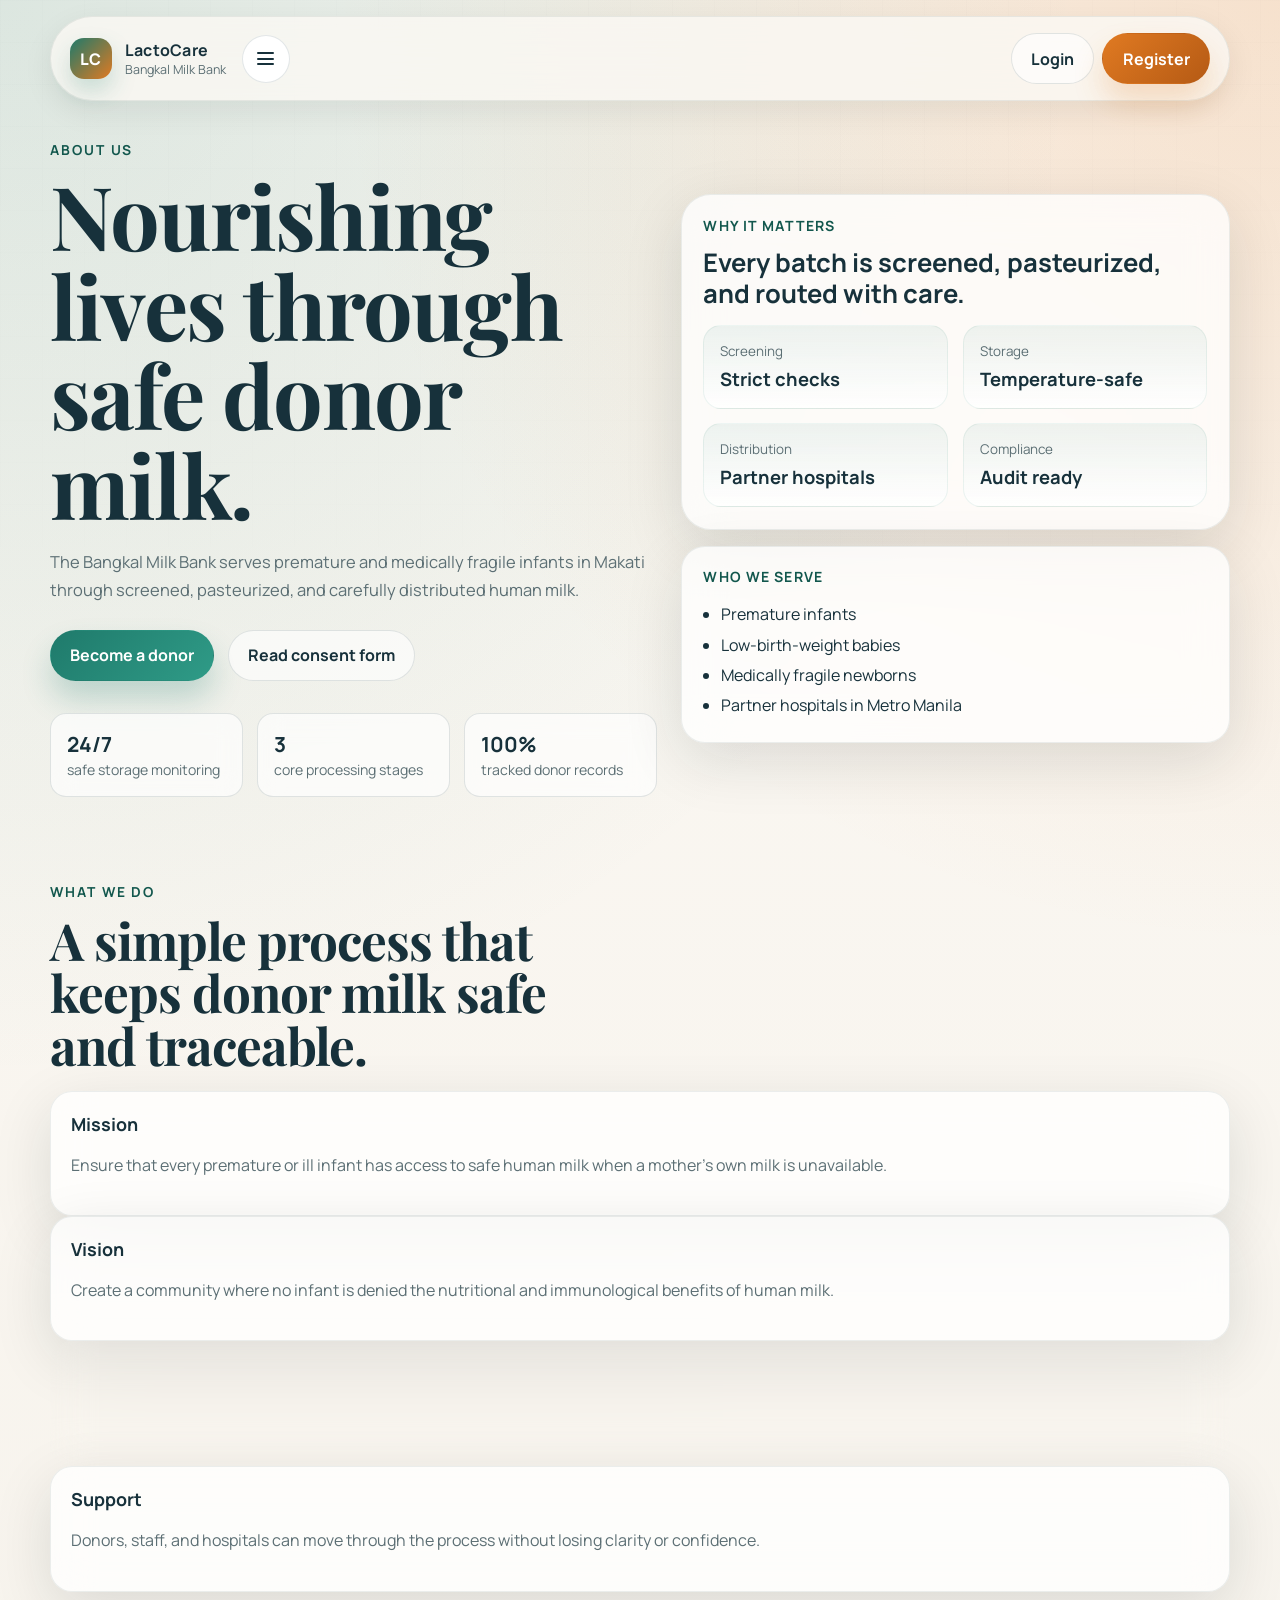
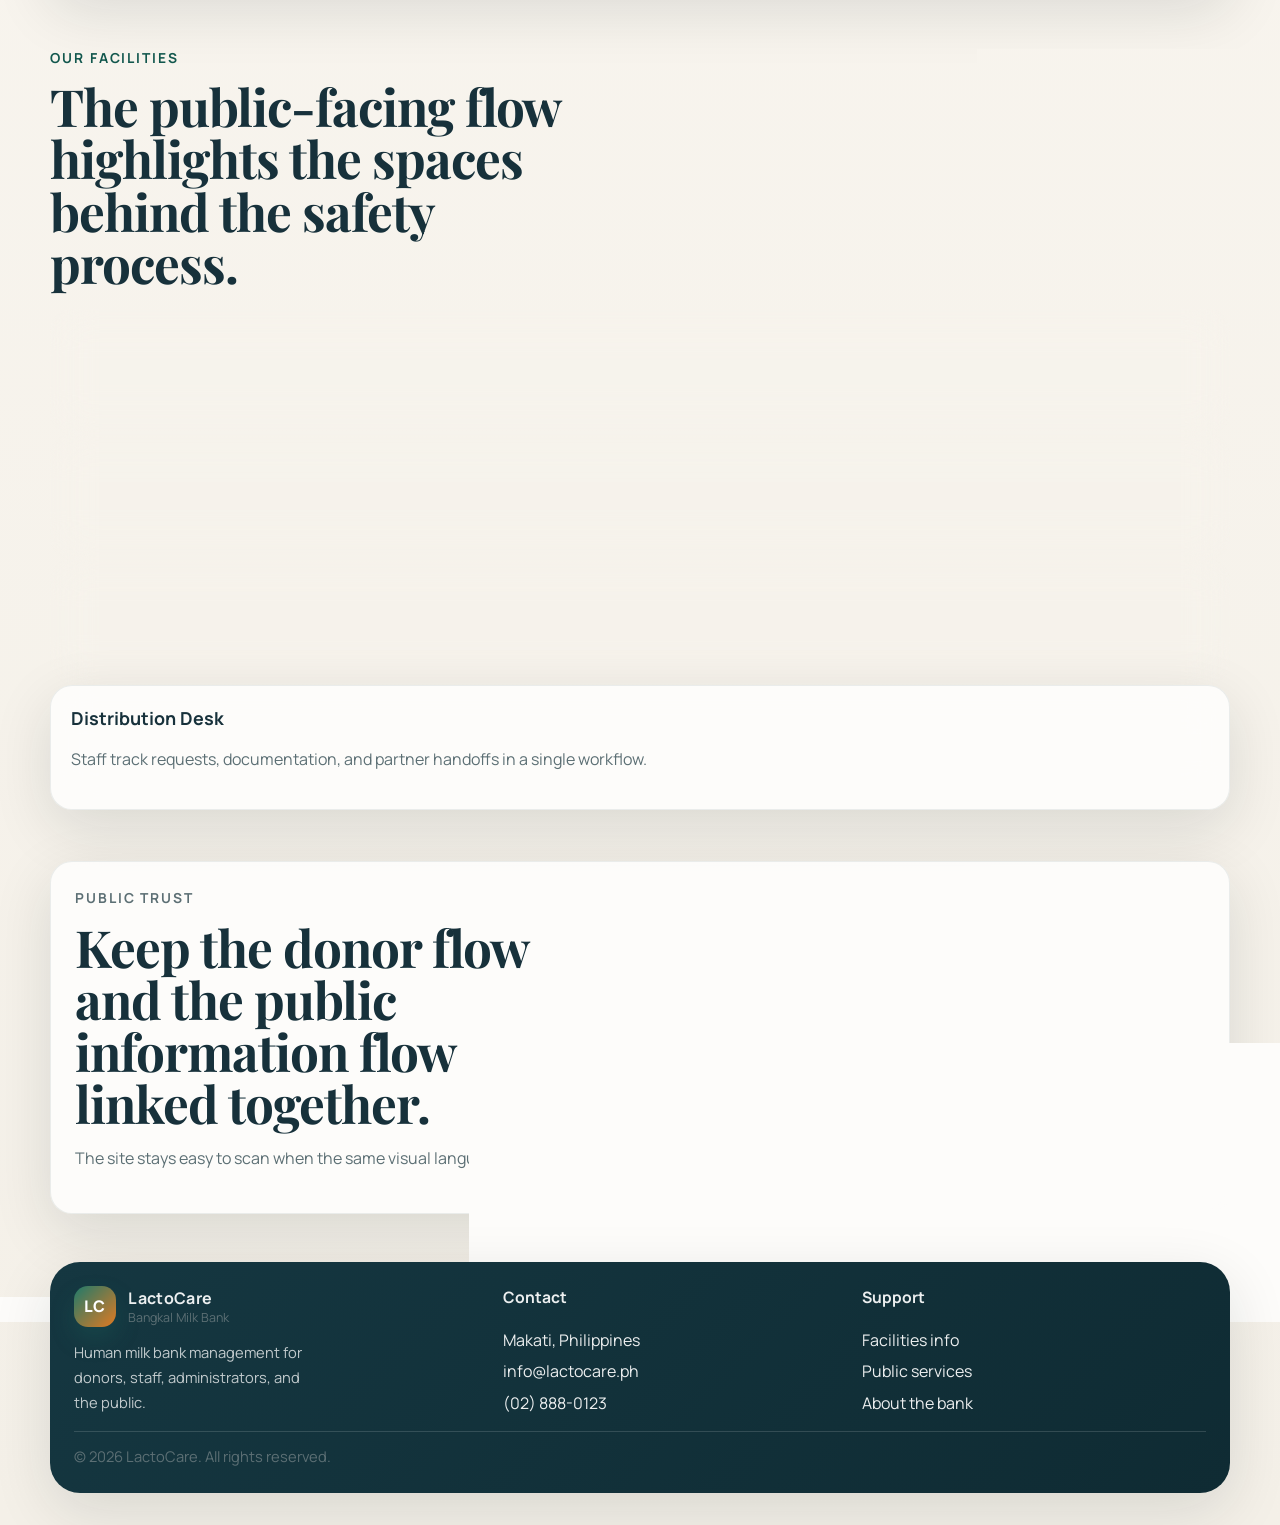
==== about.html @ b1096277 "Initial commit" ====
<!DOCTYPE html>
<html lang="en">
<head>
  <meta charset="UTF-8" />
  <meta name="viewport" content="width=device-width, initial-scale=1.0" />
  <meta name="description" content="About LactoCare and the Bangkal Milk Bank facilities." />
  <title>LactoCare | About Us</title>
  <link rel="preconnect" href="https://fonts.googleapis.com" />
  <link rel="preconnect" href="https://fonts.gstatic.com" crossorigin />
  <link href="https://fonts.googleapis.com/css2?family=Manrope:wght@400;500;600;700;800&family=Playfair+Display:wght@600;700&display=swap" rel="stylesheet" />
  <link rel="stylesheet" href="styles.css" />
</head>
<body>
  <div class="page-shell">
    <header class="site-header">
      <a class="brand" href="index.html" aria-label="LactoCare home">
        <span class="brand-mark">LC</span>
        <span>
          <strong>LactoCare</strong>
          <small>Bangkal Milk Bank</small>
        </span>
      </a>
      <button class="nav-toggle" type="button" aria-expanded="false" aria-controls="primary-navigation">
        <span></span>
        <span></span>
        <span></span>
        <span class="sr-only">Open navigation</span>
      </button>
      <div class="nav-actions">
        <a class="button button-secondary nav-login" href="register.html">Login</a>
        <a class="button button-accent" href="register.html">Register</a>
      </div>
      <nav class="site-nav" id="primary-navigation">
        <a href="index.html">Home</a>
        <a href="about.html">About Us</a>
        <a href="donor.html">Donor Registration</a>
        <a href="consent.html">Consent Form</a>
        <a href="history.html">My Donations</a>
        <a href="staff.html">Staff Dashboard</a>
        <a href="inventory.html">Inventory</a>
        <a href="products.html">Products</a>
      </nav>
    </header>

    <main>
      <section class="hero reveal" id="top">
        <div class="hero-copy">
          <p class="eyebrow">About Us</p>
          <h1>Nourishing lives through safe donor milk.</h1>
          <p class="hero-text">The Bangkal Milk Bank serves premature and medically fragile infants in Makati through screened, pasteurized, and carefully distributed human milk.</p>
          <div class="hero-actions">
            <a class="button button-primary" href="donor.html">Become a donor</a>
            <a class="button button-secondary" href="consent.html">Read consent form</a>
          </div>
          <ul class="hero-metrics" aria-label="About highlights">
            <li><strong>24/7</strong><span>safe storage monitoring</span></li>
            <li><strong>3</strong><span>core processing stages</span></li>
            <li><strong>100%</strong><span>tracked donor records</span></li>
          </ul>
        </div>

        <div class="hero-panel reveal">
          <div class="glass-card hero-card hero-card-main">
            <p>Why it matters</p>
            <h2>Every batch is screened, pasteurized, and routed with care.</h2>
            <div class="mini-grid">
              <article>
                <span>Screening</span>
                <strong>Strict checks</strong>
              </article>
              <article>
                <span>Storage</span>
                <strong>Temperature-safe</strong>
              </article>
              <article>
                <span>Distribution</span>
                <strong>Partner hospitals</strong>
              </article>
              <article>
                <span>Compliance</span>
                <strong>Audit ready</strong>
              </article>
            </div>
          </div>
          <div class="glass-card hero-card hero-card-side">
            <p>Who we serve</p>
            <ul>
              <li>Premature infants</li>
              <li>Low-birth-weight babies</li>
              <li>Medically fragile newborns</li>
              <li>Partner hospitals in Metro Manila</li>
            </ul>
          </div>
        </div>
      </section>

      <section class="content-section reveal">
        <div class="section-heading">
          <p class="eyebrow">What we do</p>
          <h2>A simple process that keeps donor milk safe and traceable.</h2>
        </div>
        <div class="card-grid">
          <article class="service-card">
            <h3>Mission</h3>
            <p>Ensure that every premature or ill infant has access to safe human milk when a mother's own milk is unavailable.</p>
          </article>
          <article class="service-card">
            <h3>Vision</h3>
            <p>Create a community where no infant is denied the nutritional and immunological benefits of human milk.</p>
          </article>
          <article class="service-card">
            <h3>Standards</h3>
            <p>Screening, pasteurization, quality checks, and traceability all stay tightly controlled from intake to release.</p>
          </article>
          <article class="service-card">
            <h3>Support</h3>
            <p>Donors, staff, and hospitals can move through the process without losing clarity or confidence.</p>
          </article>
        </div>
      </section>

      <section class="content-section reveal">
        <div class="section-heading">
          <p class="eyebrow">Our Facilities</p>
          <h2>The public-facing flow highlights the spaces behind the safety process.</h2>
        </div>
        <div class="card-grid">
          <article class="service-card">
            <h3>Screening Lab</h3>
            <p>Full serological and bacterial testing before any milk is approved for processing.</p>
          </article>
          <article class="service-card">
            <h3>Pasteurization Room</h3>
            <p>Holder method equipment and quality checks support safe preparation for distribution.</p>
          </article>
          <article class="service-card">
            <h3>Cold Storage</h3>
            <p>Temperature-controlled freezer units protect inventory until it is released or routed.</p>
          </article>
          <article class="service-card">
            <h3>Distribution Desk</h3>
            <p>Staff track requests, documentation, and partner handoffs in a single workflow.</p>
          </article>
        </div>
      </section>

      <section class="cta-panel reveal">
        <div>
          <p class="eyebrow">Public trust</p>
          <h2>Keep the donor flow and the public information flow linked together.</h2>
          <p>The site stays easy to scan when the same visual language runs through every page.</p>
        </div>
        <a class="button button-primary" href="donor.html">Start donating</a>
      </section>
    </main>

    <footer class="site-footer">
      <div class="footer-brand">
        <a class="brand" href="index.html" aria-label="LactoCare home">
          <span class="brand-mark">LC</span>
          <span><strong>LactoCare</strong><small>Bangkal Milk Bank</small></span>
        </a>
        <p>Human milk bank management for donors, staff, administrators, and the public.</p>
      </div>
      <div class="footer-section">
        <h3>Contact</h3>
        <ul>
          <li>Makati, Philippines</li>
          <li><a href="mailto:info@lactocare.ph">info@lactocare.ph</a></li>
          <li><a href="tel:+6328880123">(02) 888-0123</a></li>
        </ul>
      </div>
      <div class="footer-section">
        <h3>Support</h3>
        <ul>
          <li>Facilities info</li>
          <li>Public services</li>
          <li>About the bank</li>
        </ul>
      </div>
      <p class="footer-bottom">&copy; 2026 LactoCare. All rights reserved.</p>
    </footer>
  </div>
  <script src="script.js"></script>
</body>
</html>
---- styles.css ----
:root {
  color-scheme: light;
  --bg: #f4f0e8;
  --bg-alt: #ffffff;
  --surface: rgba(255, 255, 255, 0.76);
  --surface-strong: #ffffff;
  --text: #17313b;
  --muted: #5c6f74;
  --primary: #1f7a6b;
  --primary-dark: #12574d;
  --secondary: #d9a441;
  --accent: #e07a22;
  --accent-dark: #b55a14;
  --line: rgba(23, 49, 59, 0.12);
  --shadow: 0 18px 60px rgba(18, 30, 36, 0.12);
  --radius-xl: 30px;
  --radius-lg: 22px;
  --radius-md: 16px;
  --content-width: min(1180px, calc(100vw - 2rem));
}

* {
  box-sizing: border-box;
}

html {
  scroll-behavior: smooth;
}

body {
  margin: 0;
  font-family: "Manrope", system-ui, sans-serif;
  color: var(--text);
  background:
    radial-gradient(circle at top left, rgba(31, 122, 107, 0.14), transparent 32%),
    radial-gradient(circle at top right, rgba(224, 122, 34, 0.18), transparent 28%),
    linear-gradient(180deg, #fbf8f3 0%, var(--bg) 100%);
}

body::before {
  content: "";
  position: fixed;
  inset: 0;
  pointer-events: none;
  background-image: linear-gradient(rgba(23, 49, 59, 0.025) 1px, transparent 1px), linear-gradient(90deg, rgba(23, 49, 59, 0.025) 1px, transparent 1px);
  background-size: 42px 42px;
  mask-image: linear-gradient(180deg, rgba(0, 0, 0, 0.35), transparent 80%);
}

img {
  max-width: 100%;
  display: block;
}

button,
a {
  font: inherit;
}

input,
select,
textarea {
  font: inherit;
  color: var(--text);
}

input,
select,
textarea {
  width: 100%;
  min-height: 3rem;
  padding: 0.8rem 0.95rem;
  border: 1px solid rgba(23, 49, 59, 0.15);
  border-radius: 14px;
  background: rgba(255, 255, 255, 0.82);
  transition: border-color 160ms ease, box-shadow 160ms ease, transform 160ms ease;
}

textarea {
  min-height: 8rem;
  resize: vertical;
}

input:focus,
select:focus,
textarea:focus {
  outline: none;
  border-color: rgba(31, 122, 107, 0.5);
  box-shadow: 0 0 0 4px rgba(31, 122, 107, 0.12);
}

label {
  display: block;
  margin: 0 0 0.45rem;
  font-size: 0.92rem;
  font-weight: 700;
}

table {
  width: 100%;
  border-collapse: collapse;
}

th,
td {
  padding: 0.85rem 0.8rem;
  text-align: left;
  border-bottom: 1px solid rgba(23, 49, 59, 0.1);
}

th {
  color: var(--primary-dark);
  font-size: 0.86rem;
  letter-spacing: 0.08em;
  text-transform: uppercase;
}

.form-card,
.table-card {
  padding: 1.25rem;
  border-radius: var(--radius-lg);
  background: var(--surface-strong);
  border: 1px solid rgba(23, 49, 59, 0.08);
  box-shadow: var(--shadow);
}

.field-grid {
  display: grid;
  gap: 1rem;
}

.stack-top {
  margin-top: 1rem;
}

.action-row-spaced {
  margin-top: 1rem;
}

.field-grid.two-col {
  grid-template-columns: repeat(2, minmax(0, 1fr));
}

.helper-text {
  margin: 0.35rem 0 0;
  color: var(--muted);
  font-size: 0.88rem;
}

.status-pill {
  display: inline-flex;
  align-items: center;
  justify-content: center;
  padding: 0.45rem 0.75rem;
  border-radius: 999px;
  background: rgba(31, 122, 107, 0.1);
  color: var(--primary-dark);
  font-size: 0.8rem;
  font-weight: 700;
}

.status-pill.is-collected {
  background: rgba(31, 122, 107, 0.12);
  color: var(--primary-dark);
}

.status-pill.is-screened {
  background: rgba(224, 122, 34, 0.14);
  color: var(--accent-dark);
}

.status-pill.is-pasteurized {
  background: rgba(102, 94, 196, 0.14);
  color: #5c4eb3;
}

.status-pill.is-ready {
  background: rgba(104, 168, 84, 0.14);
  color: #4a8c3a;
}

.status-pill.is-urgent {
  background: rgba(224, 122, 34, 0.14);
  color: var(--accent-dark);
}

.status-pill.is-normal {
  background: rgba(31, 122, 107, 0.12);
  color: var(--primary-dark);
}

.dashboard-shell {
  display: grid;
  grid-template-columns: 220px minmax(0, 1fr);
  gap: 1rem;
  align-items: start;
  margin-top: 1rem;
}

.dashboard-sidebar {
  position: sticky;
  top: 7.25rem;
  display: grid;
  gap: 1.2rem;
  padding: 1rem;
  border-radius: var(--radius-xl);
  background: linear-gradient(180deg, #214b46 0%, #17323f 100%);
  border: 1px solid rgba(241, 205, 133, 0.14);
  box-shadow: 0 18px 36px rgba(15, 43, 51, 0.18);
  color: rgba(255, 255, 255, 0.94);
}

.sidebar-group {
  display: grid;
  gap: 0.6rem;
}

.sidebar-label {
  margin: 0;
  color: rgba(255, 255, 255, 0.84);
  font-size: 0.78rem;
  font-weight: 800;
  letter-spacing: 0.12em;
  text-transform: uppercase;
}

.sidebar-nav {
  display: grid;
  gap: 0.35rem;
}

.sidebar-nav a {
  display: block;
  padding: 0.7rem 0.85rem;
  border-radius: 14px;
  color: rgba(255, 255, 255, 0.72);
  background: transparent;
  transition: background-color 160ms ease, color 160ms ease, transform 160ms ease;
}

.sidebar-nav a.is-active,
.sidebar-nav a:hover,
.sidebar-nav a:focus-visible {
  color: white;
  background: rgba(255, 255, 255, 0.12);
  transform: translateX(2px);
}

.sidebar-title {
  margin: 0;
  color: var(--primary-dark);
  font-size: 0.78rem;
  font-weight: 800;
  letter-spacing: 0.12em;
  text-transform: uppercase;
}

.sidebar-link {
  display: block;
  padding: 0.7rem 0.85rem;
  border-radius: 14px;
  color: var(--muted);
  background: transparent;
  transition: background-color 160ms ease, color 160ms ease, transform 160ms ease;
}

.sidebar-link.is-active,
.sidebar-link:hover,
.sidebar-link:focus-visible {
  color: var(--text);
  background: rgba(31, 122, 107, 0.08);
  transform: translateX(2px);
}

.dashboard-content {
  display: grid;
  gap: 1rem;
}

.dashboard-main {
  display: grid;
  gap: 1rem;
}

.dashboard-top {
  display: flex;
  align-items: center;
  justify-content: space-between;
  gap: 1rem;
  padding: 1rem 1.2rem;
  border-radius: var(--radius-xl);
  background: rgba(255, 255, 255, 0.72);
  border: 1px solid rgba(23, 49, 59, 0.08);
  box-shadow: var(--shadow);
}

.dashboard-top h1 {
  margin: 0.2rem 0 0;
}

.dashboard-actions {
  display: flex;
  align-items: center;
  gap: 0.7rem;
}

.dashboard-mini-pill {
  width: 1.8rem;
  height: 1rem;
  border-radius: 999px;
  background: rgba(23, 49, 59, 0.08);
  border: 1px solid rgba(23, 49, 59, 0.08);
}

.dashboard-banner {
  padding: 0.9rem 1rem;
  border-radius: 14px;
  border: 1px solid rgba(224, 122, 34, 0.5);
  background: rgba(224, 122, 34, 0.08);
  color: #8b4b12;
  font-weight: 700;
}

.dashboard-topbar {
  display: flex;
  align-items: center;
  justify-content: space-between;
  gap: 1rem;
  padding: 1rem 1.2rem;
  border-radius: var(--radius-xl);
  background: rgba(255, 255, 255, 0.72);
  border: 1px solid rgba(23, 49, 59, 0.08);
  box-shadow: var(--shadow);
}

.topbar-actions {
  display: flex;
  align-items: center;
  gap: 0.7rem;
}

.topbar-chip {
  width: 1.8rem;
  height: 1rem;
  border-radius: 999px;
  background: rgba(23, 49, 59, 0.08);
  border: 1px solid rgba(23, 49, 59, 0.08);
}

.dashboard-alert {
  padding: 0.9rem 1rem;
  border-radius: 14px;
  border: 1px solid rgba(224, 122, 34, 0.5);
  background: rgba(224, 122, 34, 0.08);
  color: #8b4b12;
  font-weight: 700;
}

.metric-grid {
  display: grid;
  grid-template-columns: repeat(4, minmax(0, 1fr));
  gap: 1rem;
}

.dashboard-stats {
  display: grid;
  grid-template-columns: repeat(4, minmax(0, 1fr));
  gap: 1rem;
}

.metric-card {
  padding: 1rem 1.05rem;
  border-radius: var(--radius-lg);
  background: rgba(255, 255, 255, 0.82);
  border: 1px solid rgba(23, 49, 59, 0.08);
  box-shadow: var(--shadow);
}

.metric-card span {
  display: block;
  color: var(--muted);
  font-size: 0.84rem;
}

.metric-card strong {
  display: block;
  margin-top: 0.35rem;
  font-size: 2rem;
  line-height: 1;
  color: var(--text);
}

.metric-card p {
  margin: 0.4rem 0 0;
  color: var(--primary-dark);
  font-size: 0.88rem;
}

.dashboard-grid-two {
  display: grid;
  grid-template-columns: repeat(2, minmax(0, 1fr));
  gap: 1rem;
}

.dashboard-card {
  padding: 1.1rem;
  border-radius: var(--radius-lg);
  background: rgba(255, 255, 255, 0.82);
  border: 1px solid rgba(23, 49, 59, 0.08);
  box-shadow: var(--shadow);
}

.dashboard-card-head {
  display: flex;
  align-items: center;
  justify-content: space-between;
  gap: 0.75rem;
  margin-bottom: 0.9rem;
}

.dashboard-card-head h2 {
  margin: 0;
}

.dashboard-grid {
  display: grid;
  grid-template-columns: 1.2fr 1fr;
  gap: 1rem;
}

.panel-card {
  padding: 1.1rem;
  border-radius: var(--radius-lg);
  background: rgba(255, 255, 255, 0.82);
  border: 1px solid rgba(23, 49, 59, 0.08);
  box-shadow: var(--shadow);
}

.panel-card h2,
.panel-card h3 {
  margin-top: 0;
}

.panel-header {
  display: flex;
  align-items: center;
  justify-content: space-between;
  gap: 0.75rem;
  margin-bottom: 0.9rem;
}

.panel-link {
  color: var(--primary-dark);
  font-weight: 700;
}

.batch-list,
.request-list {
  display: grid;
  gap: 0.85rem;
}

.batch-row,
.request-row {
  display: grid;
  grid-template-columns: auto 1fr auto auto;
  gap: 0.8rem;
  align-items: center;
  padding: 0.8rem 0;
  border-top: 1px solid rgba(23, 49, 59, 0.08);
}

.batch-row:first-child,
.request-row:first-child {
  border-top: 0;
  padding-top: 0;
}

.batch-id,
.request-name {
  font-weight: 800;
  color: var(--text);
}

.batch-name {
  color: var(--muted);
  font-size: 0.88rem;
}

.batch-meta,
.request-meta {
  color: var(--muted);
  font-size: 0.88rem;
}

.request-hospital {
  color: var(--muted);
  font-size: 0.84rem;
}

.request-volume,
.batch-volume {
  font-weight: 700;
  color: var(--text);
}

.status-chip {
  display: inline-flex;
  align-items: center;
  justify-content: center;
  padding: 0.35rem 0.7rem;
  border-radius: 999px;
  font-size: 0.76rem;
  font-weight: 800;
  text-transform: uppercase;
}

.status-chip.is-collected { background: rgba(31, 122, 107, 0.12); color: var(--primary-dark); }
.status-chip.is-screened { background: rgba(224, 122, 34, 0.14); color: var(--accent-dark); }
.status-chip.is-pasteurized { background: rgba(102, 94, 196, 0.14); color: #5c4eb3; }
.status-chip.is-ready { background: rgba(104, 168, 84, 0.14); color: #4a8c3a; }
.status-chip.is-urgent { background: rgba(224, 122, 34, 0.14); color: var(--accent-dark); }
.status-chip.is-normal { background: rgba(31, 122, 107, 0.12); color: var(--primary-dark); }

.program-row {
  display: grid;
  grid-template-columns: 110px minmax(0, 1fr) auto;
  gap: 0.85rem;
  align-items: center;
  padding: 0.55rem 0;
}

.program-bars {
  display: grid;
  gap: 0.9rem;
}

.program-bar {
  display: grid;
  grid-template-columns: 110px 1fr auto;
  gap: 0.85rem;
  align-items: center;
}

.program-track {
  position: relative;
  height: 0.65rem;
  border-radius: 999px;
  background: rgba(23, 49, 59, 0.08);
  overflow: hidden;
}

.program-fill {
  position: absolute;
  inset: 0 auto 0 0;
  width: 0%;
  border-radius: inherit;
  background: linear-gradient(135deg, var(--primary), var(--accent));
  transition: width 420ms ease;
}

.program-fill.is-teal { background: linear-gradient(135deg, var(--primary), #33a696); }
.program-fill.is-orange { background: linear-gradient(135deg, var(--accent), var(--accent-dark)); }
.program-fill.is-gold { background: linear-gradient(135deg, #c99400, #e0b13d); }

.program-fill.orange { background: linear-gradient(135deg, var(--accent), var(--accent-dark)); }
.program-fill.teal { background: linear-gradient(135deg, var(--primary), #33a696); }
.program-fill.gold { background: linear-gradient(135deg, #c99400, #e0b13d); }

.dashboard-note {
  margin: 0;
  color: var(--muted);
  font-size: 0.92rem;
}

.auth-shell {
  display: grid;
  grid-template-columns: 0.9fr 1.1fr;
  gap: 1.25rem;
  align-items: stretch;
  min-height: calc(100vh - 2rem);
}

.auth-panel,
.auth-form-panel {
  border-radius: var(--radius-xl);
  overflow: hidden;
  box-shadow: var(--shadow);
  border: 1px solid rgba(23, 49, 59, 0.08);
}

.auth-panel {
  display: grid;
  align-content: space-between;
  padding: 1.5rem;
  color: white;
  background:
    radial-gradient(circle at top left, rgba(255, 255, 255, 0.24), transparent 32%),
    linear-gradient(150deg, #174c44 0%, #1f7a6b 52%, #2f9b87 100%);
}

.auth-panel .eyebrow,
.auth-panel p,
.auth-panel li {
  color: rgba(255, 255, 255, 0.9);
}

.auth-panel h1 {
  margin: 0;
  font-family: "Playfair Display", Georgia, serif;
  font-size: clamp(2.5rem, 5vw, 4.8rem);
  line-height: 0.98;
}

.auth-badge-row {
  display: flex;
  flex-wrap: wrap;
  gap: 0.65rem;
  margin-top: 1.1rem;
}

.auth-badge {
  padding: 0.55rem 0.8rem;
  border-radius: 999px;
  background: rgba(255, 255, 255, 0.14);
  border: 1px solid rgba(255, 255, 255, 0.18);
  font-size: 0.88rem;
}

.auth-card-stack {
  display: grid;
  gap: 0.8rem;
}

.auth-stat {
  padding: 0.9rem 1rem;
  border-radius: 18px;
  background: rgba(255, 255, 255, 0.12);
  border: 1px solid rgba(255, 255, 255, 0.16);
}

.auth-form-panel {
  padding: 1.5rem;
  background: var(--surface-strong);
}

.auth-form-panel h2 {
  margin: 0 0 0.4rem;
  font-family: "Playfair Display", Georgia, serif;
  font-size: clamp(1.8rem, 3vw, 2.4rem);
}

.auth-kicker {
  margin-top: 2rem;
}

.auth-intro {
  max-width: 34ch;
  line-height: 1.7;
}

.auth-form-panel form {
  display: grid;
  gap: 1rem;
  margin-top: 1.25rem;
}

.auth-actions {
  display: flex;
  flex-wrap: wrap;
  gap: 0.75rem;
  justify-content: space-between;
  align-items: center;
}

.auth-links {
  display: flex;
  flex-wrap: wrap;
  gap: 0.7rem 1rem;
  color: var(--muted);
  font-size: 0.92rem;
}

.auth-links a {
  color: var(--primary-dark);
  font-weight: 700;
}

.auth-note {
  margin: 0;
  padding: 0.9rem 1rem;
  border-radius: 18px;
  background: rgba(31, 122, 107, 0.08);
  color: var(--muted);
}

a {
  color: inherit;
  text-decoration: none;
}

.page-shell {
  width: var(--content-width);
  margin: 0 auto;
  padding: 1rem 0 2rem;
}

.site-header {
  position: sticky;
  top: 0.8rem;
  z-index: 20;
  display: flex;
  align-items: center;
  justify-content: space-between;
  gap: 1rem;
  margin-bottom: 1.2rem;
  padding: 1rem 1.2rem;
  background: rgba(251, 248, 243, 0.82);
  backdrop-filter: blur(18px);
  border: 1px solid rgba(23, 49, 59, 0.08);
  border-radius: 999px;
  box-shadow: 0 10px 30px rgba(21, 34, 41, 0.08);
  overflow: visible;
}

.brand {
  display: inline-flex;
  align-items: center;
  gap: 0.8rem;
}

.brand strong,
.brand small {
  display: block;
}

.brand strong {
  font-size: 1rem;
  letter-spacing: 0.02em;
}

.brand small {
  color: var(--muted);
  font-size: 0.78rem;
}

.brand-mark {
  display: grid;
  place-items: center;
  width: 2.6rem;
  height: 2.6rem;
  border-radius: 14px;
  background: linear-gradient(135deg, var(--primary), var(--accent));
  color: white;
  font-weight: 800;
  box-shadow: 0 12px 24px rgba(31, 122, 107, 0.22);
}

.nav-actions {
  display: flex;
  align-items: center;
  gap: 0.5rem;
  margin-left: auto;
}

.nav-actions .button {
  white-space: nowrap;
}

.site-nav {
  display: none;
  position: absolute;
  top: calc(100% + 0.7rem);
  left: 1rem;
  right: 1rem;
  padding: 0.8rem;
  flex-direction: column;
  align-items: stretch;
  gap: 0.35rem;
  background: rgba(248, 243, 235, 0.98);
  border: 1px solid rgba(23, 49, 59, 0.08);
  border-radius: 28px;
  box-shadow: 0 18px 38px rgba(21, 34, 41, 0.14);
  z-index: 21;
}

.site-nav.is-open {
  display: flex;
}

.site-nav a {
  padding: 0.78rem 1rem;
  border-radius: 16px;
  color: var(--muted);
  background: rgba(31, 122, 107, 0.03);
  transition: background-color 160ms ease, color 160ms ease, transform 160ms ease;
}

.site-nav a.nav-cta {
  color: white;
  background: linear-gradient(135deg, var(--accent), var(--accent-dark));
  box-shadow: 0 12px 24px rgba(224, 122, 34, 0.22);
}

.site-nav a.nav-cta:hover,
.site-nav a.nav-cta:focus-visible {
  color: white;
  background: linear-gradient(135deg, var(--accent-dark), #9a4910);
}

.site-nav a:hover,
.site-nav a:focus-visible {
  color: var(--text);
  background: rgba(31, 122, 107, 0.08);
  transform: translateY(-1px);
}

.nav-toggle {
  display: inline-flex;
  width: 3rem;
  height: 3rem;
  border: 1px solid var(--line);
  border-radius: 999px;
  background: var(--bg-alt);
  align-items: center;
  justify-content: center;
  gap: 0.22rem;
  flex-direction: column;
  cursor: pointer;
}

.nav-toggle span {
  width: 1.1rem;
  height: 2px;
  border-radius: 999px;
  background: var(--text);
}

.hero {
  display: grid;
  grid-template-columns: 1.05fr 0.95fr;
  gap: 1.5rem;
  align-items: center;
  padding: 1.2rem 0 1.8rem;
}

.hero-copy,
.hero-panel,
.content-section,
.cta-panel,
.info-strip,
.site-footer {
  position: relative;
}

.eyebrow {
  margin: 0 0 0.7rem;
  color: var(--primary-dark);
  font-size: 0.86rem;
  font-weight: 700;
  letter-spacing: 0.14em;
  text-transform: uppercase;
}

.hero h1,
.section-heading h2,
.cta-panel h2 {
  margin: 0;
  font-family: "Playfair Display", Georgia, serif;
  letter-spacing: -0.02em;
  line-height: 1.02;
}

.hero h1 {
  max-width: 11ch;
  font-size: clamp(3rem, 8vw, 5.5rem);
}

.orange-highlight {
  color: var(--accent);
}

.hero-text,
.text-block p,
.service-card p,
.program-card p,
.timeline p,
.cta-panel p,
.site-footer p {
  color: var(--muted);
  line-height: 1.7;
}

.hero-text {
  max-width: 60ch;
  margin: 1.2rem 0 0;
  font-size: 1.03rem;
}

.hero-actions {
  display: flex;
  flex-wrap: wrap;
  gap: 0.85rem;
  margin-top: 1.6rem;
}

.button {
  display: inline-flex;
  align-items: center;
  justify-content: center;
  min-height: 3.2rem;
  padding: 0.8rem 1.2rem;
  border-radius: 999px;
  border: 1px solid transparent;
  font-weight: 700;
  transition: transform 160ms ease, box-shadow 160ms ease, background-color 160ms ease, border-color 160ms ease;
}

.button:hover,
.button:focus-visible {
  transform: translateY(-2px);
}

.button-primary {
  color: white;
  background: linear-gradient(135deg, var(--primary), #2f9b87);
  box-shadow: 0 18px 30px rgba(31, 122, 107, 0.24);
}

.button-primary:hover,
.button-primary:focus-visible {
  box-shadow: 0 20px 36px rgba(31, 122, 107, 0.3);
}

.button-secondary {
  color: var(--text);
  background: rgba(255, 255, 255, 0.62);
  border-color: var(--line);
}

.button-accent {
  color: white;
  background: linear-gradient(135deg, var(--accent), var(--accent-dark));
  box-shadow: 0 18px 30px rgba(224, 122, 34, 0.22);
}

.button-accent:hover,
.button-accent:focus-visible {
  box-shadow: 0 20px 36px rgba(224, 122, 34, 0.28);
}

.hero-metrics {
  display: grid;
  grid-template-columns: repeat(3, minmax(0, 1fr));
  gap: 0.9rem;
  padding: 0;
  margin: 2rem 0 0;
  list-style: none;
}

.hero-metrics li {
  padding: 1rem;
  border-radius: var(--radius-md);
  background: rgba(255, 255, 255, 0.66);
  border: 1px solid var(--line);
  backdrop-filter: blur(12px);
}

.hero-metrics strong {
  display: block;
  font-size: 1.3rem;
}

.hero-metrics span {
  color: var(--muted);
  font-size: 0.88rem;
}

.hero-panel {
  display: grid;
  gap: 1rem;
}

.glass-card,
.info-strip article,
.service-card,
.program-card,
.timeline article,
.feature-list article,
.cta-panel {
  background: var(--surface);
  border: 1px solid rgba(23, 49, 59, 0.08);
  box-shadow: var(--shadow);
  backdrop-filter: blur(20px);
}

.hero-card {
  border-radius: var(--radius-xl);
}

.hero-card-main {
  padding: 1.35rem;
}

.hero-card-main p,
.hero-card-side p {
  margin: 0 0 0.8rem;
  color: var(--primary-dark);
  font-size: 0.88rem;
  font-weight: 700;
  letter-spacing: 0.08em;
  text-transform: uppercase;
}

.hero-card-main h2 {
  margin: 0 0 1rem;
  font-size: 1.6rem;
  line-height: 1.2;
}

.mini-grid {
  display: grid;
  grid-template-columns: repeat(2, minmax(0, 1fr));
  gap: 0.9rem;
}

.mini-grid article {
  padding: 1rem;
  border-radius: 18px;
  background: linear-gradient(180deg, rgba(31, 122, 107, 0.07), rgba(255, 255, 255, 0.85));
  border: 1px solid rgba(31, 122, 107, 0.08);
}

.mini-grid span,
.info-strip span {
  display: block;
  color: var(--muted);
  font-size: 0.84rem;
}

.mini-grid strong {
  display: block;
  margin-top: 0.35rem;
  font-size: 1.15rem;
}

.hero-card-side {
  padding: 1.3rem 1.35rem;
  align-self: end;
  border-radius: 24px;
}

.hero-card-side ul {
  margin: 0;
  padding-left: 1.1rem;
  color: var(--text);
  line-height: 1.9;
}

.info-strip {
  display: grid;
  grid-template-columns: repeat(4, minmax(0, 1fr));
  gap: 0.9rem;
  margin-top: 0.5rem;
}

.info-strip article {
  padding: 1.15rem 1.1rem;
  border-radius: 22px;
}

.info-strip strong {
  display: block;
  margin: 0.3rem 0;
  font-size: 1rem;
}

.content-section {
  padding: 3.5rem 0 0;
}

.section-heading {
  display: grid;
  gap: 0.15rem;
  margin-bottom: 1.25rem;
}

.section-heading h2,
.cta-panel h2 {
  max-width: 16ch;
  font-size: clamp(2rem, 4vw, 3.3rem);
}

.two-column-layout {
  display: grid;
  grid-template-columns: 1fr 1fr;
  gap: 1rem;
}

.text-block,
.feature-list,
.programs-layout,
.timeline {
  display: grid;
  gap: 1rem;
}

.text-block {
  padding: 1.2rem 0;
}

.feature-list article,
.service-card,
.program-card,
.timeline article,
.cta-panel {
  border-radius: var(--radius-lg);
}

.feature-list article,
.service-card,
.program-card {
  padding: 1.25rem;
}

.feature-list h3,
.service-card h3,
.program-card h3,
.timeline h3 {
  margin: 0 0 0.45rem;
  font-size: 1.12rem;
}

.card-grid,
.programs-layout {
  grid-template-columns: repeat(4, minmax(0, 1fr));
}

.about-hero,
.donor-hero,
.consent-hero,
.history-hero {
  padding: 1rem 0 1.3rem;
}

.about-title,
.donor-hero h1,
.consent-hero h1,
.history-hero h1 {
  margin: 0;
  font-family: "Playfair Display", Georgia, serif;
  letter-spacing: -0.03em;
  line-height: 0.98;
  font-size: clamp(2.6rem, 5vw, 4.4rem);
}

.about-sub,
.donor-hero-text,
.consent-hero-text,
.history-hero-text {
  max-width: 58ch;
  margin: 0.85rem 0 0;
  color: var(--muted);
  line-height: 1.7;
}

.about-grid {
  display: grid;
  grid-template-columns: repeat(2, minmax(0, 1fr));
  gap: 1rem;
  margin-top: 1rem;
}

.about-card,
.facility-card,
.history-summary-card,
.consent-card,
.donor-card {
  padding: 1.15rem;
  border-radius: var(--radius-lg);
  background: rgba(255, 255, 255, 0.82);
  border: 1px solid rgba(23, 49, 59, 0.08);
  box-shadow: var(--shadow);
}

.facility-grid {
  display: grid;
  grid-template-columns: repeat(3, minmax(0, 1fr));
  gap: 1rem;
}

.facility-card {
  display: flex;
  align-items: center;
  gap: 0.9rem;
}

.facility-img {
  display: grid;
  place-items: center;
  width: 4rem;
  height: 4rem;
  border-radius: 16px;
  font-size: 1.65rem;
  box-shadow: inset 0 0 0 1px rgba(23, 49, 59, 0.06);
}

.facility-name,
.about-card-title,
.history-summary-card h2,
.consent-card h2,
.donor-card h2 {
  margin: 0;
  font-size: 1.08rem;
}

.facility-desc,
.about-card-text,
.history-summary-card p,
.consent-card p,
.donor-card p {
  margin: 0.35rem 0 0;
  color: var(--muted);
  line-height: 1.65;
}

.donor-layout,
.consent-layout,
.history-layout {
  display: grid;
  grid-template-columns: 1.1fr 0.9fr;
  gap: 1rem;
  align-items: start;
}

.history-timeline {
  display: grid;
  gap: 1rem;
}

.history-summary {
  display: grid;
  grid-template-columns: repeat(3, minmax(0, 1fr));
  gap: 1rem;
}

.donor-action-row,
.consent-action-row {
  display: flex;
  flex-wrap: wrap;
  gap: 0.85rem;
  margin-top: 1rem;
}

.consent-checklist {
  display: grid;
  gap: 0.7rem;
}

.consent-checklist label {
  display: flex;
  gap: 0.7rem;
  align-items: flex-start;
  font-weight: 600;
}

.consent-checklist input {
  width: auto;
  min-height: auto;
  margin-top: 0.2rem;
}

.history-table-wrap {
  overflow-x: auto;
}

.history-dashboard {
  display: grid;
  gap: 1rem;
  padding-top: 0.5rem;
}

.history-head {
  display: flex;
  align-items: flex-start;
  justify-content: space-between;
  gap: 1rem;
}

.history-head h1 {
  margin: 0.2rem 0 0;
  font-family: "Playfair Display", Georgia, serif;
  letter-spacing: -0.03em;
  line-height: 0.98;
  font-size: clamp(2.2rem, 4vw, 3.4rem);
}

.history-subtitle {
  margin: 0.25rem 0 0;
  color: var(--muted);
  font-size: 0.88rem;
}

.history-cta {
  align-self: flex-start;
}

.history-stats {
  display: grid;
  grid-template-columns: repeat(2, minmax(0, 1fr));
  gap: 1rem;
}

.history-stat {
  padding: 0.95rem 1rem;
  border-radius: 18px;
  background: rgba(255, 255, 255, 0.88);
  border: 1px solid rgba(23, 49, 59, 0.08);
  box-shadow: var(--shadow);
}

.history-stat strong {
  display: block;
  color: var(--accent-dark);
  font-family: "Playfair Display", Georgia, serif;
  font-size: 1.7rem;
  line-height: 1;
}

.history-stat span {
  display: block;
  margin-top: 0.35rem;
  color: var(--muted);
  font-size: 0.84rem;
}

.history-stat-teal strong { color: var(--primary-dark); }
.history-stat-orange strong { color: var(--accent-dark); }
.history-stat-gold strong { color: #a76e00; }
.history-stat-blue strong { color: #2f6f9a; }

.history-panel {
  padding: 1rem;
  border-radius: var(--radius-lg);
  background: rgba(255, 255, 255, 0.88);
  border: 1px solid rgba(23, 49, 59, 0.08);
  box-shadow: var(--shadow);
  min-height: 19rem;
}

.history-panel-head {
  margin-bottom: 0.85rem;
}

.history-panel-head h2 {
  margin: 0;
  font-size: 1rem;
}

.history-timeline-list {
  display: grid;
  gap: 1rem;
  max-width: 35rem;
}

.history-event {
  display: grid;
  grid-template-columns: auto 1fr;
  gap: 0.85rem;
  align-items: start;
}

.history-marker {
  display: grid;
  place-items: center;
  width: 1.45rem;
  height: 1.45rem;
  margin-top: 0.1rem;
  border-radius: 999px;
  font-size: 0.8rem;
  font-weight: 800;
  color: white;
}

.history-marker-teal { background: rgba(31, 122, 107, 0.95); }
.history-marker-orange { background: rgba(224, 122, 34, 0.95); }
.history-marker-blue { background: rgba(47, 111, 154, 0.95); }

.history-event-body h3 {
  margin: 0;
  font-size: 0.95rem;
}

.history-event-body p {
  margin: 0.25rem 0 0;
  color: var(--muted);
  font-size: 0.83rem;
  line-height: 1.4;
}

.history-event-title-row {
  display: flex;
  flex-wrap: wrap;
  align-items: center;
  gap: 0.55rem;
}

.history-status {
  display: inline-flex;
  align-items: center;
  padding: 0.18rem 0.45rem;
  border-radius: 999px;
  font-size: 0.68rem;
  font-weight: 800;
}

.history-status-ready {
  background: rgba(31, 122, 107, 0.12);
  color: var(--primary-dark);
}

.history-status-warm {
  background: rgba(224, 122, 34, 0.12);
  color: var(--accent-dark);
}

.donor-wizard {
  display: grid;
  grid-template-columns: 250px minmax(0, 1fr);
  gap: 1rem;
  align-items: start;
  padding-top: 0.5rem;
}

.donor-sidebar {
  display: grid;
  gap: 1rem;
  padding: 1rem 0.9rem;
  border-radius: 24px;
  background: linear-gradient(180deg, rgba(31, 122, 107, 0.1) 0%, rgba(15, 43, 51, 0.92) 100%);
  border: 1px solid rgba(31, 122, 107, 0.14);
  color: rgba(255, 255, 255, 0.94);
  box-shadow: 0 16px 34px rgba(15, 43, 51, 0.16);
  min-height: 26rem;
}

.donor-sidebar h1 {
  margin: 0;
  font-family: "Playfair Display", Georgia, serif;
  font-size: 1.28rem;
  line-height: 1.1;
  color: #fff9f0;
}

.donor-steps {
  display: grid;
  gap: 0.45rem;
}

.donor-step {
  display: grid;
  grid-template-columns: auto 1fr;
  gap: 0.75rem;
  align-items: center;
  padding: 0.72rem 0.8rem;
  border-radius: 16px;
  color: rgba(255, 255, 255, 0.82);
  background: rgba(255, 255, 255, 0.05);
}

.donor-step-number {
  display: grid;
  place-items: center;
  width: 1.55rem;
  height: 1.55rem;
  border-radius: 999px;
  background: rgba(255, 255, 255, 0.18);
  font-size: 0.72rem;
  font-weight: 800;
}

.donor-step.is-complete .donor-step-number {
  background: var(--primary);
}

.donor-step.is-active {
  color: white;
  background: rgba(255, 255, 255, 0.12);
}

.donor-step.is-active .donor-step-number {
  background: var(--accent);
}

.donor-step-label {
  font-size: 0.88rem;
  font-weight: 700;
}

.donor-step-footer {
  margin-top: auto;
  color: rgba(255, 255, 255, 0.62);
  font-size: 0.76rem;
}

.donor-main {
  display: grid;
  gap: 1rem;
}

.donor-stack {
  display: grid;
  gap: 1rem;
}

.donor-section-head {
  display: flex;
  align-items: flex-start;
  justify-content: space-between;
  gap: 1rem;
}

.donor-section-head h2 {
  margin: 0.15rem 0 0;
  font-family: "Playfair Display", Georgia, serif;
  letter-spacing: -0.03em;
  line-height: 1;
  font-size: clamp(1.8rem, 3vw, 2.8rem);
}

.donor-section-subtitle {
  margin: 0.25rem 0 0;
  color: var(--muted);
  font-size: 0.9rem;
}

.donor-section-card {
  display: grid;
  gap: 1rem;
}

.donor-section-copy h3 {
  margin: 0.1rem 0 0;
  font-size: 1.05rem;
}

.donor-form-grid-block {
  margin-top: 0.2rem;
}

.donor-confirm-grid {
  display: grid;
  gap: 0.75rem;
}

.donor-accept-row {
  margin-top: 0;
}

.donor-form-grid {
  display: grid;
  grid-template-columns: repeat(2, minmax(0, 1fr));
  gap: 0.9rem 1rem;
}

.donor-field label {
  display: block;
  margin-bottom: 0.35rem;
  font-size: 0.88rem;
  font-weight: 700;
}

.donor-field small {
  display: block;
  margin-top: 0.35rem;
  color: var(--muted);
  font-size: 0.76rem;
}

.donor-field-full {
  grid-column: 1 / -1;
}

.donor-note {
  margin: 0;
  color: var(--muted);
  font-size: 0.9rem;
}

.donor-check-panel {
  padding: 0.95rem 1rem;
  border-radius: 16px;
  background: rgba(31, 122, 107, 0.1);
  border: 1px solid rgba(31, 122, 107, 0.16);
}

.donor-check-panel h3 {
  margin: 0 0 0.7rem;
  font-size: 0.92rem;
}

.donor-check-list {
  display: grid;
  gap: 0.45rem;
  margin: 0;
  padding: 0;
  list-style: none;
  font-size: 0.82rem;
}

.donor-check-list li {
  display: flex;
  gap: 0.5rem;
  align-items: flex-start;
}

.donor-check-list li::before {
  content: "✓";
  color: var(--primary-dark);
  font-weight: 800;
}

.donor-check-list li:last-child {
  margin-bottom: 0;
}

.donor-actions {
  display: flex;
  justify-content: flex-end;
  gap: 0.75rem;
}

.consent-shell {
  display: grid;
  place-items: start center;
  padding-top: 0.5rem;
}

.consent-column {
  width: min(100%, 560px);
  display: grid;
  gap: 0.95rem;
}

.consent-head {
  text-align: center;
}

.consent-head .consent-icon {
  display: grid;
  place-items: center;
  width: 2.7rem;
  height: 2.7rem;
  margin: 0 auto 0.8rem;
  border-radius: 14px;
  background: rgba(224, 122, 34, 0.14);
  color: var(--accent-dark);
  font-size: 1.2rem;
}

.consent-head h1 {
  margin: 0;
  font-family: "Playfair Display", Georgia, serif;
  letter-spacing: -0.03em;
  line-height: 1;
  font-size: clamp(2rem, 4vw, 2.9rem);
}

.consent-head p {
  margin: 0.4rem 0 0;
  color: var(--muted);
}

.consent-stack {
  display: grid;
  gap: 0.95rem;
}

.consent-card-stack {
  padding: 1rem 1.05rem;
  border-radius: var(--radius-lg);
  background: rgba(255, 255, 255, 0.82);
  border: 1px solid rgba(23, 49, 59, 0.08);
  box-shadow: var(--shadow);
}

.consent-card-stack h2 {
  margin: 0 0 0.55rem;
  font-size: 0.95rem;
}

.consent-card-stack p {
  margin: 0;
  color: var(--muted);
  line-height: 1.65;
  font-size: 0.88rem;
}

.consent-accept {
  display: flex;
  gap: 0.65rem;
  align-items: flex-start;
  padding: 0.75rem 0.8rem;
  margin-top: 0.9rem;
  border-radius: 14px;
  background: rgba(248, 245, 238, 0.82);
}

.consent-accept input {
  width: auto;
  min-height: auto;
  margin-top: 0.2rem;
}

.consent-signature-box {
  margin-top: 0.9rem;
  padding: 1rem;
  border-radius: 14px;
  border: 1px dashed rgba(23, 49, 59, 0.18);
  background: rgba(248, 245, 238, 0.72);
  text-align: center;
  color: var(--muted);
}

.consent-signature-meta {
  display: flex;
  justify-content: space-between;
  gap: 0.75rem;
  margin-top: 0.65rem;
  color: var(--muted);
  font-size: 0.78rem;
}

.consent-actions {
  display: flex;
  justify-content: center;
  gap: 0.75rem;
}

.programs-layout {
  grid-template-columns: repeat(3, minmax(0, 1fr));
}

.timeline article {
  display: grid;
  grid-template-columns: auto 1fr;
  gap: 1rem;
  align-items: start;
  padding: 1.15rem 1.2rem;
}

.timeline span {
  display: grid;
  place-items: center;
  width: 2.4rem;
  height: 2.4rem;
  border-radius: 999px;
  background: rgba(31, 122, 107, 0.12);
  color: var(--primary-dark);
  font-weight: 800;
}

.cta-panel {
  display: flex;
  align-items: end;
  justify-content: space-between;
  gap: 1rem;
  margin-top: 3.2rem;
  padding: 1.5rem;
}

.products-hero {
  padding: 1rem 0 1.3rem;
}

.products-hero h1 {
  max-width: 14ch;
  margin: 0;
  font-family: "Playfair Display", Georgia, serif;
  letter-spacing: -0.03em;
  line-height: 0.98;
  font-size: clamp(2.6rem, 5vw, 4.4rem);
}

.products-hero-text {
  max-width: 55ch;
  margin: 0.85rem 0 0;
  color: var(--muted);
  line-height: 1.7;
}

.products-tags {
  display: flex;
  flex-wrap: wrap;
  gap: 0.6rem;
  margin-top: 1rem;
}

.products-tag {
  display: inline-flex;
  align-items: center;
  padding: 0.42rem 0.78rem;
  border-radius: 999px;
  background: rgba(255, 255, 255, 0.72);
  border: 1px solid var(--line);
  color: var(--primary-dark);
  font-size: 0.84rem;
  font-weight: 700;
}

.products-layout {
  display: grid;
  grid-template-columns: 220px minmax(0, 1fr);
  gap: 1rem;
  align-items: start;
  margin-top: 0.9rem;
}

.products-sidebar {
  position: sticky;
  top: 6rem;
  display: grid;
  gap: 1rem;
}

.products-filter-card {
  padding: 1rem;
  border-radius: var(--radius-lg);
  background: rgba(255, 255, 255, 0.74);
  border: 1px solid rgba(23, 49, 59, 0.08);
  box-shadow: var(--shadow);
}

.products-filter-card h2 {
  margin: 0 0 0.9rem;
  color: var(--primary-dark);
  font-size: 0.8rem;
  font-weight: 800;
  letter-spacing: 0.12em;
  text-transform: uppercase;
}

.products-category-list,
.products-toggles {
  display: grid;
  gap: 0.45rem;
}

.products-category-list a,
.products-toggles a {
  display: flex;
  align-items: center;
  justify-content: space-between;
  gap: 0.7rem;
  padding: 0.68rem 0.8rem;
  border-radius: 14px;
  color: var(--muted);
  background: rgba(248, 245, 238, 0.72);
  transition: background-color 160ms ease, color 160ms ease, transform 160ms ease;
}

.products-category-list a strong,
.products-toggles a strong {
  display: inline-flex;
  min-width: 1.55rem;
  height: 1.55rem;
  align-items: center;
  justify-content: center;
  border-radius: 999px;
  background: rgba(224, 122, 34, 0.12);
  color: var(--accent-dark);
  font-size: 0.78rem;
}

.products-category-list a.is-active,
.products-category-list a:hover,
.products-category-list a:focus-visible,
.products-toggles a:hover,
.products-toggles a:focus-visible {
  color: var(--text);
  background: rgba(31, 122, 107, 0.08);
  transform: translateX(2px);
}

.products-price-row {
  display: grid;
  grid-template-columns: repeat(2, minmax(0, 1fr));
  gap: 0.7rem;
}

.products-price-row label {
  display: grid;
  gap: 0.4rem;
  color: var(--muted);
  font-size: 0.82rem;
  font-weight: 700;
}

.products-price-row input,
.products-sort select {
  width: 100%;
  min-height: 2.7rem;
  padding: 0.55rem 0.8rem;
  border-radius: 12px;
  border: 1px solid var(--line);
  background: rgba(255, 255, 255, 0.86);
  color: var(--text);
  font: inherit;
}

.products-main {
  display: grid;
  gap: 1rem;
}

.products-banner {
  display: grid;
  grid-template-columns: auto minmax(0, 1fr) auto;
  gap: 1rem;
  align-items: center;
  padding: 1rem;
  border-radius: var(--radius-lg);
  background: #17313b;
  color: #f6ecdf;
  box-shadow: var(--shadow);
}

.products-banner-icon {
  display: grid;
  place-items: center;
  width: 2.8rem;
  height: 2.8rem;
  border-radius: 12px;
  background: rgba(224, 122, 34, 0.8);
  color: white;
  font-size: 1.35rem;
}

.products-banner h2 {
  margin: 0;
  font-size: 1.05rem;
  color: white;
}

.products-banner p {
  margin: 0.3rem 0 0;
  color: rgba(255, 255, 255, 0.72);
  font-size: 0.92rem;
}

.products-toolbar {
  display: flex;
  align-items: center;
  justify-content: space-between;
  gap: 1rem;
  color: var(--muted);
}

.products-toolbar p {
  margin: 0;
}

.products-sort {
  display: inline-flex;
  align-items: center;
  gap: 0.6rem;
  font-size: 0.9rem;
}

.products-sort span {
  color: var(--muted);
}

.products-grid {
  display: grid;
  grid-template-columns: repeat(3, minmax(0, 1fr));
  gap: 1rem;
}

.product-card {
  overflow: hidden;
  border-radius: 18px;
  background: rgba(255, 255, 255, 0.82);
  border: 1px solid rgba(23, 49, 59, 0.08);
  box-shadow: var(--shadow);
}

.product-card-top {
  position: relative;
  min-height: 6.9rem;
  display: grid;
  place-items: center;
  background: #f7eadf;
}

.product-card-top.is-cream { background: #f7eadf; }
.product-card-top.is-peach { background: #f8e5db; }
.product-card-top.is-blue { background: #dbeefd; }
.product-card-top.is-sky { background: #e7f1fe; }
.product-card-top.is-lilac { background: #efe2ff; }

.product-badge {
  position: absolute;
  top: 0.6rem;
  left: 0.6rem;
  display: inline-flex;
  align-items: center;
  padding: 0.3rem 0.5rem;
  border-radius: 999px;
  background: rgba(224, 122, 34, 0.16);
  color: var(--accent-dark);
  font-size: 0.72rem;
  font-weight: 800;
}

.product-badge.is-new {
  background: rgba(31, 122, 107, 0.14);
  color: var(--primary-dark);
}

.product-badge.is-sale {
  background: rgba(224, 122, 34, 0.16);
  color: var(--accent-dark);
}

.product-wishlist {
  position: absolute;
  top: 0.55rem;
  right: 0.55rem;
  width: 1.5rem;
  height: 1.5rem;
  border-radius: 999px;
  border: 1px solid rgba(23, 49, 59, 0.08);
  background: rgba(255, 255, 255, 0.86);
  color: var(--muted);
  font-size: 0.95rem;
  line-height: 1;
}

.product-icon {
  display: grid;
  place-items: center;
  width: 2.7rem;
  height: 2.7rem;
  font-size: 2rem;
}

.product-card-body {
  display: grid;
  gap: 0.45rem;
  padding: 0.95rem;
}

.product-kicker {
  margin: 0;
  color: var(--primary-dark);
  font-size: 0.72rem;
  font-weight: 800;
  letter-spacing: 0.12em;
  text-transform: uppercase;
}

.product-card-body h3 {
  margin: 0;
  font-size: 1rem;
  line-height: 1.3;
}

.product-desc {
  margin: 0;
  color: var(--muted);
  line-height: 1.55;
  font-size: 0.88rem;
}

.product-meta {
  display: flex;
  align-items: center;
  justify-content: space-between;
  gap: 0.8rem;
  padding-top: 0.2rem;
}

.product-meta strong {
  color: var(--text);
  font-size: 1.05rem;
}

.product-rating {
  color: #d19b1d;
  font-size: 0.78rem;
  font-weight: 800;
}

.product-rating span {
  color: var(--muted);
  font-weight: 700;
}

.product-actions {
  display: flex;
  align-items: center;
  justify-content: space-between;
  gap: 0.8rem;
  padding-top: 0.35rem;
}

.product-add {
  min-height: 2.5rem;
  padding-inline: 0.95rem;
  font-size: 0.88rem;
}

.product-link {
  color: var(--primary-dark);
  font-size: 0.8rem;
  font-weight: 800;
}

.site-footer {
  display: grid;
  grid-template-columns: 1.2fr repeat(2, minmax(0, 1fr));
  gap: 1rem;
  margin-top: 3rem;
  padding: 1.5rem;
  border-radius: var(--radius-xl);
  background: linear-gradient(135deg, #153741 0%, #0f2b33 100%);
  color: rgba(255, 255, 255, 0.92);
  box-shadow: var(--shadow);
}

.site-footer p {
  margin: 0;
  font-size: 0.92rem;
}

.site-footer h3 {
  margin: 0 0 0.45rem;
  font-size: 0.98rem;
}

.site-footer a {
  color: rgba(255, 255, 255, 0.92);
}

.site-footer ul {
  margin: 0;
  padding: 0;
  list-style: none;
  display: grid;
  gap: 0.55rem;
}

.footer-brand {
  display: grid;
  gap: 0.8rem;
}

.footer-brand p {
  color: rgba(255, 255, 255, 0.74);
  max-width: 28ch;
}

.footer-section {
  display: grid;
  gap: 0.7rem;
}

.footer-bottom {
  grid-column: 1 / -1;
  padding-top: 0.75rem;
  margin-top: 0.25rem;
  border-top: 1px solid rgba(255, 255, 255, 0.14);
  color: rgba(255, 255, 255, 0.72);
  font-size: 0.88rem;
}

.reveal {
  opacity: 0;
  transform: translateY(18px);
  transition: opacity 420ms ease, transform 420ms ease;
}

.reveal.is-visible {
  opacity: 1;
  transform: translateY(0);
}

.sr-only {
  position: absolute;
  width: 1px;
  height: 1px;
  padding: 0;
  margin: -1px;
  overflow: hidden;
  clip: rect(0, 0, 0, 0);
  white-space: nowrap;
  border: 0;
}

:focus-visible {
  outline: 3px solid rgba(31, 122, 107, 0.32);
  outline-offset: 3px;
}

@media (max-width: 1080px) {
  .hero,
  .two-column-layout,
  .auth-shell,
  .cta-panel,
  .site-footer {
    grid-template-columns: 1fr;
    flex-direction: column;
    align-items: stretch;
  }

  .products-layout,
  .products-banner {
    grid-template-columns: 1fr;
  }

  .products-sidebar {
    position: static;
  }

  .card-grid,
  .programs-layout,
  .info-strip {
    grid-template-columns: repeat(2, minmax(0, 1fr));
  }

  .about-grid,
  .facility-grid,
  .donor-layout,
  .consent-layout,
  .history-layout,
  .history-summary {
    grid-template-columns: 1fr;
  }

  .products-grid {
    grid-template-columns: repeat(2, minmax(0, 1fr));
  }

  .donor-wizard {
    grid-template-columns: 1fr;
  }

  .donor-sidebar {
    min-height: auto;
  }

  .consent-column {
    width: min(100%, 620px);
  }

  .hero h1,
  .section-heading h2,
  .cta-panel h2 {
    max-width: none;
  }
}

@media (max-width: 780px) {
  .page-shell {
    width: min(100vw - 1rem, 1180px);
    padding-top: 0.5rem;
  }

  .site-header {
    position: sticky;
    top: 0.5rem;
    border-radius: 28px;
    gap: 0.65rem;
  }

  .site-nav {
    top: calc(100% + 0.55rem);
    left: 0.6rem;
    right: 0.6rem;
    padding: 0.7rem;
  }

  .site-nav.is-open {
    display: flex;
  }

  .site-nav a {
    width: 100%;
    padding: 0.9rem 1rem;
  }

  .site-nav a.nav-cta {
    background: linear-gradient(135deg, var(--accent), var(--accent-dark));
  }

  .nav-actions {
    gap: 0.4rem;
  }

  .nav-actions .button {
    padding-inline: 0.95rem;
  }

  .hero {
    gap: 1rem;
  }

  .hero h1 {
    font-size: clamp(2.4rem, 12vw, 4rem);
  }

  .hero-metrics,
  .card-grid,
  .programs-layout,
  .info-strip,
  .mini-grid,
  .products-grid,
  .products-price-row,
  .about-grid,
  .facility-grid,
  .history-summary {
    grid-template-columns: 1fr;
  }

  .donor-form-grid {
    grid-template-columns: 1fr;
  }

  .donor-form-grid-block .donor-field-full,
  .donor-field-full {
    grid-column: auto;
  }

  .history-head,
  .donor-section-head {
    flex-direction: column;
  }

  .donor-actions,
  .consent-actions {
    justify-content: stretch;
    flex-direction: column;
  }

  .products-toolbar,
  .product-actions,
  .product-meta {
    flex-direction: column;
    align-items: stretch;
  }

  .content-section {
    padding-top: 2.6rem;
  }

  .auth-shell {
    min-height: auto;
  }

  .cta-panel {
    padding: 1.25rem;
  }

  .site-footer {
    grid-template-columns: 1fr;
  }
}

@media (prefers-reduced-motion: reduce) {
  html {
    scroll-behavior: auto;
  }

  *,
  *::before,
  *::after {
    animation-duration: 0.01ms !important;
    animation-iteration-count: 1 !important;
    transition-duration: 0.01ms !important;
    scroll-behavior: auto !important;
  }

  .reveal {
    opacity: 1;
    transform: none;
  }
}
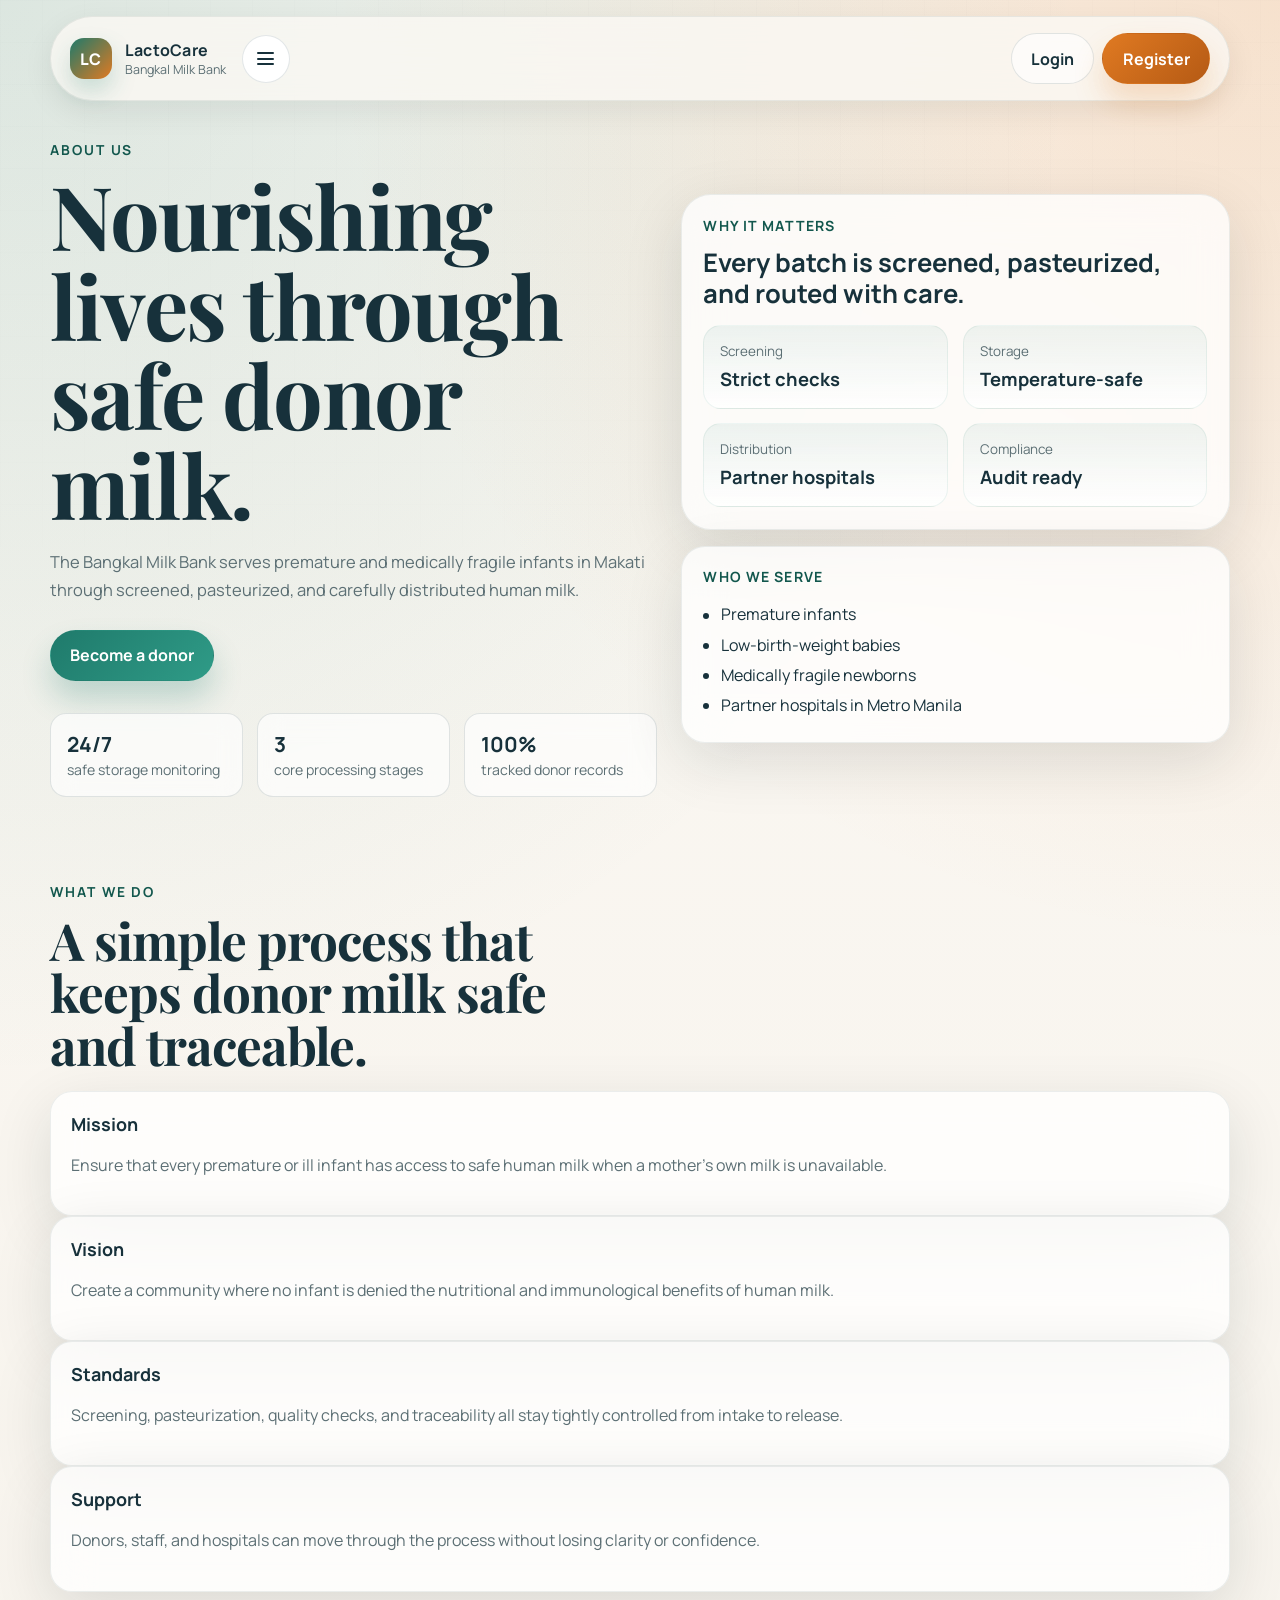
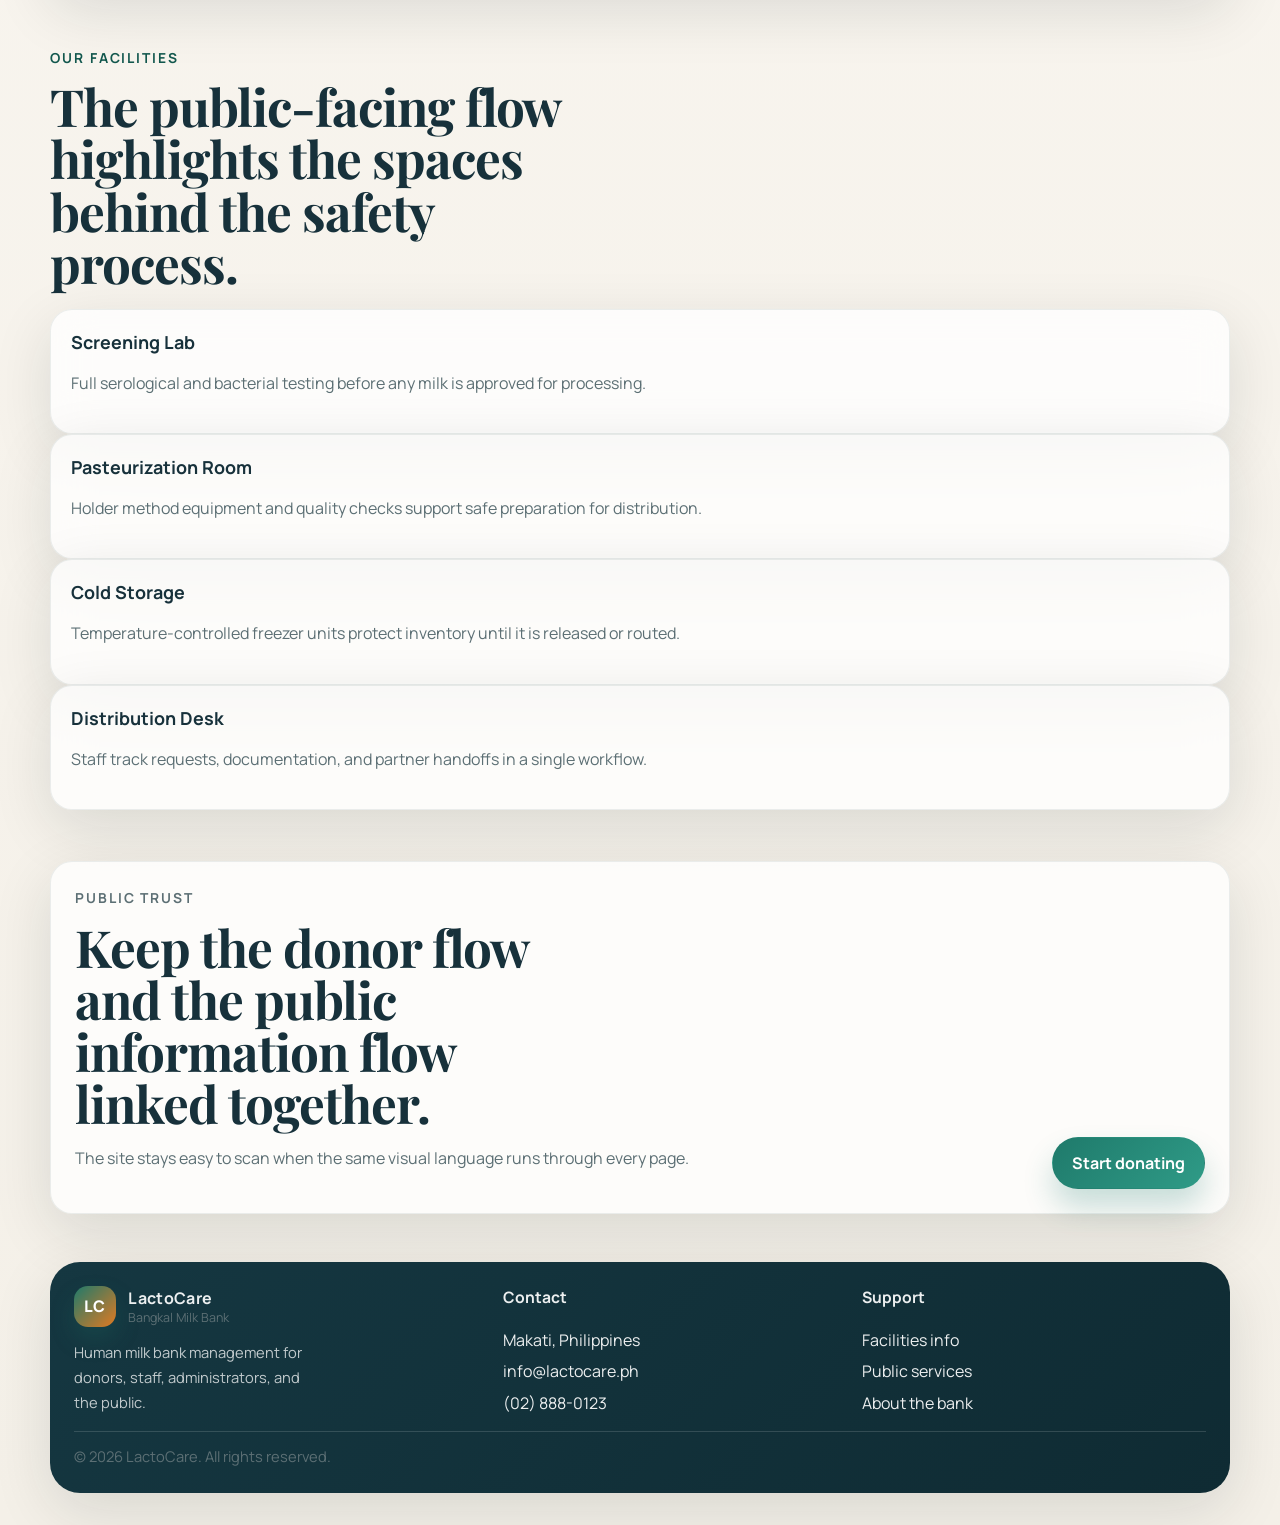
==== commit 511f8b85: "Removed Consent Form Button from  About page" ====
--- a/about.html
+++ b/about.html
@@ -50,7 +50,6 @@
           <p class="hero-text">The Bangkal Milk Bank serves premature and medically fragile infants in Makati through screened, pasteurized, and carefully distributed human milk.</p>
           <div class="hero-actions">
             <a class="button button-primary" href="donor.html">Become a donor</a>
-            <a class="button button-secondary" href="consent.html">Read consent form</a>
           </div>
           <ul class="hero-metrics" aria-label="About highlights">
             <li><strong>24/7</strong><span>safe storage monitoring</span></li>
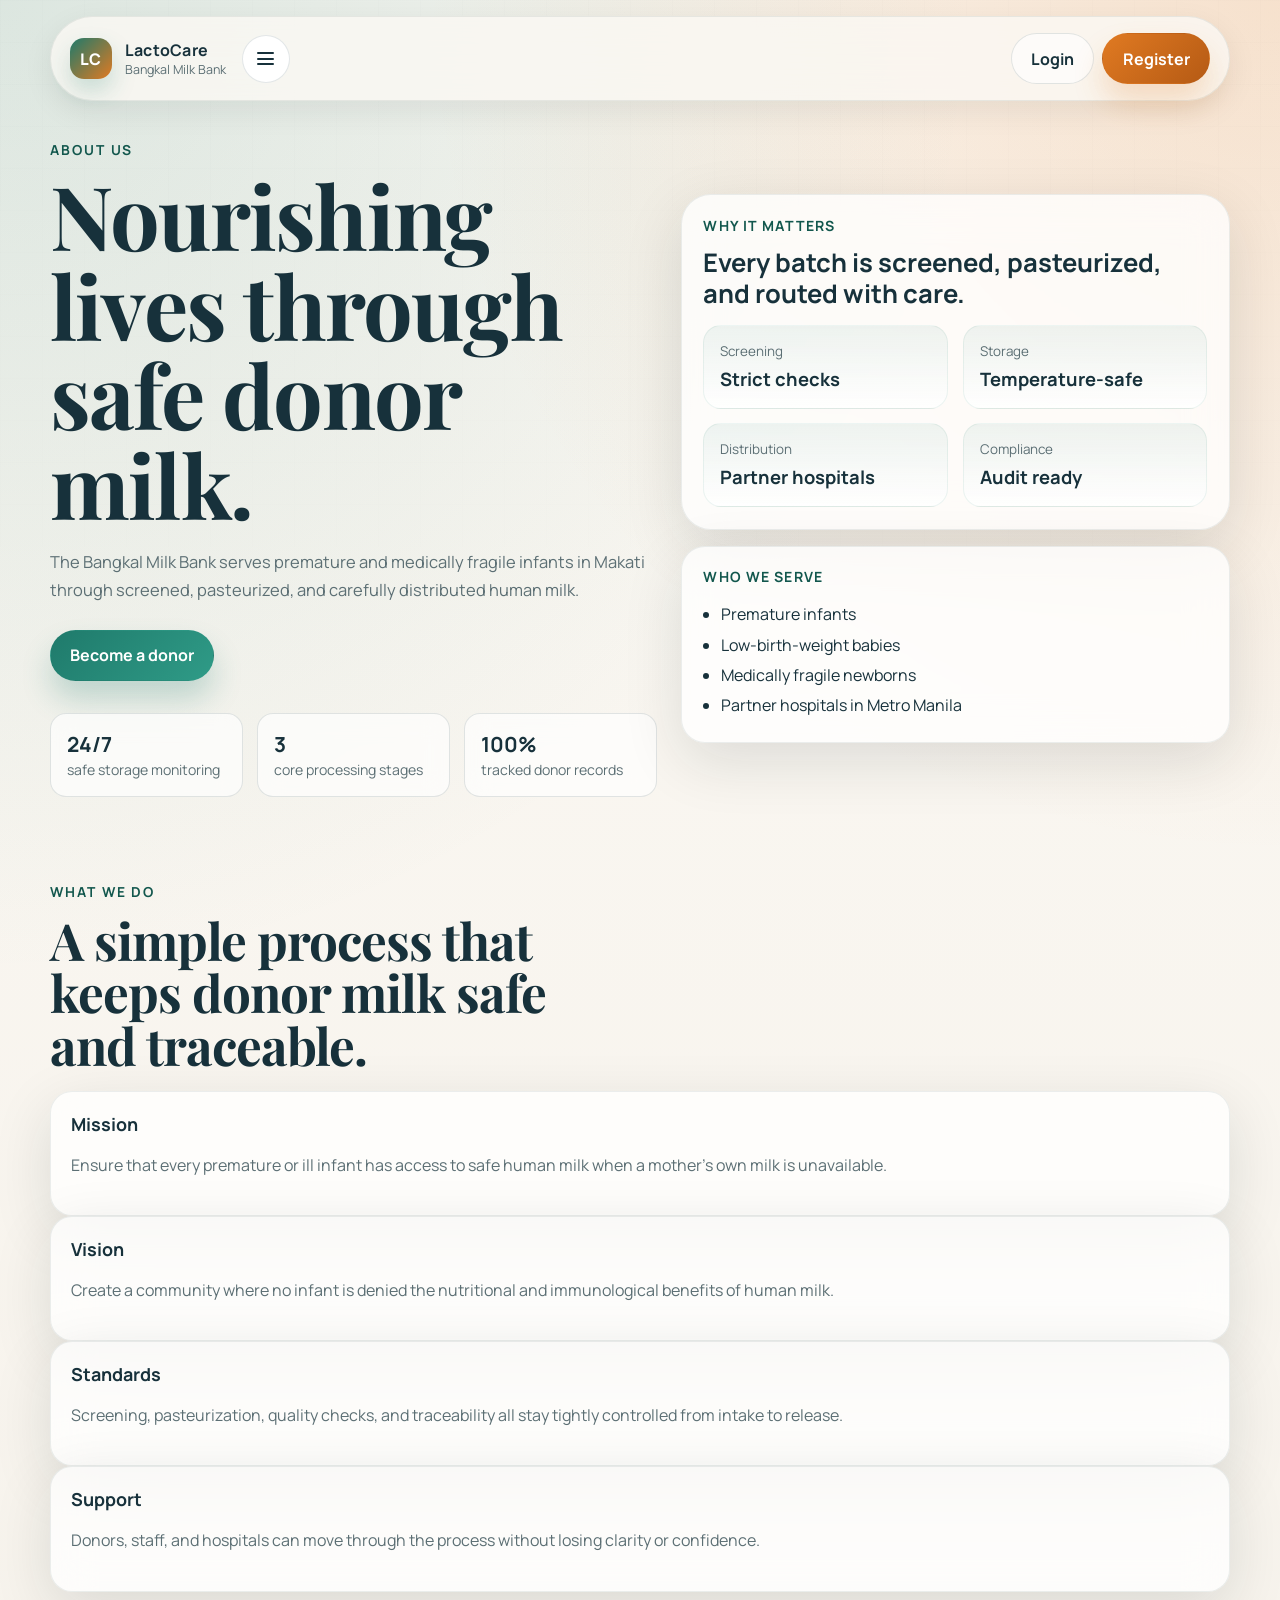
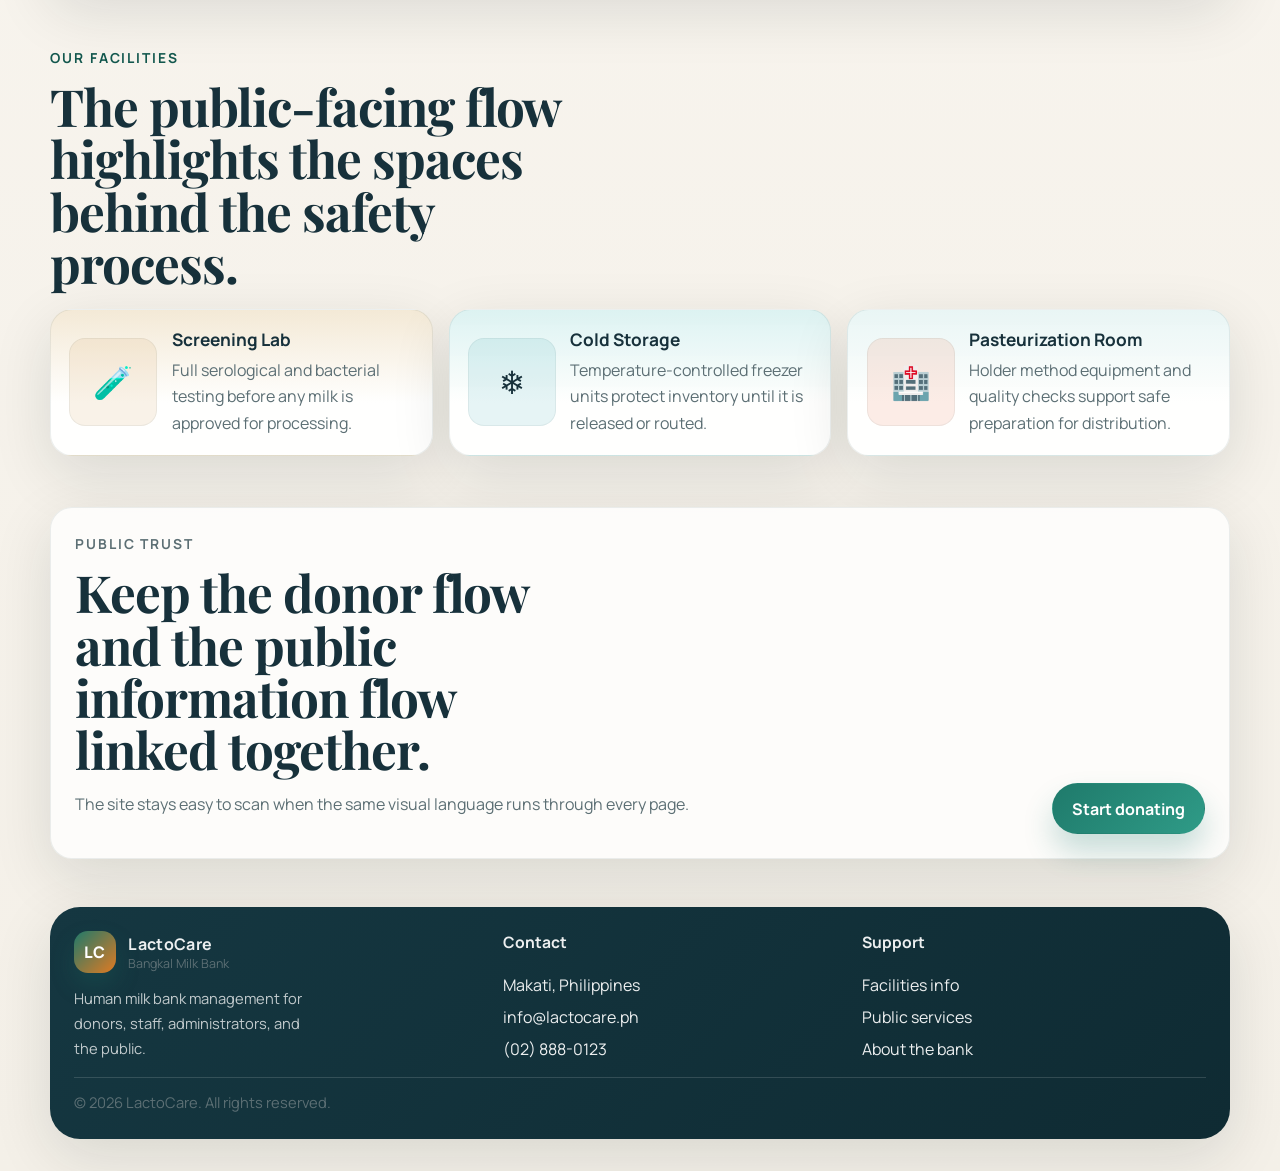
==== commit 91098c1f: "Changed a few things" ====
--- a/about.html
+++ b/about.html
@@ -27,7 +27,7 @@
         <span class="sr-only">Open navigation</span>
       </button>
       <div class="nav-actions">
-        <a class="button button-secondary nav-login" href="register.html">Login</a>
+        <a class="button button-secondary nav-login" href="login.html">Login</a>
         <a class="button button-accent" href="register.html">Register</a>
       </div>
       <nav class="site-nav" id="primary-navigation">
@@ -123,22 +123,27 @@
           <p class="eyebrow">Our Facilities</p>
           <h2>The public-facing flow highlights the spaces behind the safety process.</h2>
         </div>
-        <div class="card-grid">
-          <article class="service-card">
-            <h3>Screening Lab</h3>
-            <p>Full serological and bacterial testing before any milk is approved for processing.</p>
+        <div class="facility-grid facility-grid-wide">
+          <article class="facility-card facility-card-screening">
+            <div class="facility-img" aria-hidden="true">🧪</div>
+            <div>
+              <h3 class="facility-name">Screening Lab</h3>
+              <p class="facility-desc">Full serological and bacterial testing before any milk is approved for processing.</p>
+            </div>
           </article>
-          <article class="service-card">
-            <h3>Pasteurization Room</h3>
-            <p>Holder method equipment and quality checks support safe preparation for distribution.</p>
+          <article class="facility-card facility-card-cold">
+            <div class="facility-img" aria-hidden="true">❄️</div>
+            <div>
+              <h3 class="facility-name">Cold Storage</h3>
+              <p class="facility-desc">Temperature-controlled freezer units protect inventory until it is released or routed.</p>
+            </div>
           </article>
-          <article class="service-card">
-            <h3>Cold Storage</h3>
-            <p>Temperature-controlled freezer units protect inventory until it is released or routed.</p>
-          </article>
-          <article class="service-card">
-            <h3>Distribution Desk</h3>
-            <p>Staff track requests, documentation, and partner handoffs in a single workflow.</p>
+          <article class="facility-card facility-card-pasteur">
+            <div class="facility-img" aria-hidden="true">🏥</div>
+            <div>
+              <h3 class="facility-name">Pasteurization Room</h3>
+              <p class="facility-desc">Holder method equipment and quality checks support safe preparation for distribution.</p>
+            </div>
           </article>
         </div>
       </section>
--- a/styles.css
+++ b/styles.css
@@ -1189,20 +1189,52 @@
   gap: 1rem;
 }
 
+.facility-grid-wide {
+  grid-template-columns: repeat(3, minmax(0, 1fr));
+}
+
 .facility-card {
   display: flex;
   align-items: center;
   gap: 0.9rem;
+  min-height: 8rem;
+  overflow: hidden;
 }
 
 .facility-img {
   display: grid;
   place-items: center;
-  width: 4rem;
-  height: 4rem;
+  width: 5.5rem;
+  height: 5.5rem;
   border-radius: 16px;
-  font-size: 1.65rem;
+  font-size: 2rem;
+  flex: 0 0 auto;
   box-shadow: inset 0 0 0 1px rgba(23, 49, 59, 0.06);
+  background: rgba(255, 255, 255, 0.5);
+}
+
+.facility-card-screening {
+  background: linear-gradient(180deg, rgba(243, 232, 213, 0.95) 0%, rgba(255, 255, 255, 0.95) 64%);
+}
+
+.facility-card-cold {
+  background: linear-gradient(180deg, rgba(219, 242, 241, 0.96) 0%, rgba(255, 255, 255, 0.95) 64%);
+}
+
+.facility-card-pasteur {
+  background: linear-gradient(180deg, rgba(232, 245, 244, 0.96) 0%, rgba(255, 255, 255, 0.95) 64%);
+}
+
+.facility-card-screening .facility-img {
+  background: rgba(208, 162, 95, 0.14);
+}
+
+.facility-card-cold .facility-img {
+  background: rgba(82, 176, 186, 0.14);
+}
+
+.facility-card-pasteur .facility-img {
+  background: rgba(229, 119, 77, 0.14);
 }
 
 .facility-name,
@@ -1513,6 +1545,99 @@
   gap: 1rem;
 }
 
+.donor-wizard {
+  display: grid;
+  gap: 1rem;
+}
+
+.donor-wizard-header {
+  display: flex;
+  align-items: end;
+  justify-content: space-between;
+  gap: 1rem;
+}
+
+.donor-step-note {
+  margin: 0;
+  max-width: 28ch;
+  color: var(--muted);
+  font-size: 0.9rem;
+  text-align: right;
+}
+
+.donor-wizard-viewport {
+  overflow: hidden;
+  border-radius: var(--radius-lg);
+}
+
+.donor-wizard-track {
+  display: flex;
+  width: 100%;
+  transform: translateX(0);
+  transition: transform 280ms cubic-bezier(0.2, 0.9, 0.2, 1);
+  will-change: transform;
+}
+
+.donor-step-card {
+  flex: 0 0 100%;
+  min-width: 100%;
+  min-height: 100%;
+  display: grid;
+  gap: 1rem;
+  border-radius: 0;
+  box-shadow: none;
+}
+
+.donor-step-card:first-child {
+  border-top-left-radius: var(--radius-lg);
+  border-bottom-left-radius: var(--radius-lg);
+}
+
+.donor-step-card:last-child {
+  border-top-right-radius: var(--radius-lg);
+  border-bottom-right-radius: var(--radius-lg);
+}
+
+.donor-step-card:not(.is-active) {
+  visibility: hidden;
+}
+
+.donor-step .donor-form-grid-block,
+.donor-step .donor-confirm-grid {
+  opacity: 0;
+  transform: translateX(18px);
+  transition: opacity 220ms ease, transform 220ms ease;
+}
+
+.donor-step.is-active .donor-form-grid-block,
+.donor-step.is-active .donor-confirm-grid {
+  opacity: 1;
+  transform: translateX(0);
+}
+
+.donor-wizard-actions {
+  display: flex;
+  width: 100%;
+  justify-self: stretch;
+  justify-content: flex-end;
+  align-items: center;
+  gap: 0.75rem;
+}
+
+.donor-actions-right {
+  display: flex;
+  gap: 0.75rem;
+}
+
+.donor-stepper-progress,
+.donor-step-error,
+.donor-stepper,
+.donor-stepper-header,
+.donor-stepper-viewport,
+.donor-stepper-track {
+  display: none;
+}
+
 .donor-section-head {
   display: flex;
   align-items: flex-start;
@@ -1545,6 +1670,8 @@
 }
 
 .donor-form-grid-block {
+  width: min(100%, 860px);
+  justify-self: center;
   margin-top: 0.2rem;
 }
 
@@ -1626,6 +1753,8 @@
 
 .donor-actions {
   display: flex;
+  width: 100%;
+  justify-self: stretch;
   justify-content: flex-end;
   gap: 0.75rem;
 }
@@ -2235,6 +2364,10 @@
   .consent-layout,
   .history-layout,
   .history-summary {
+    grid-template-columns: 1fr;
+  }
+
+  .facility-grid-wide {
     grid-template-columns: 1fr;
   }
 
@@ -2337,6 +2470,20 @@
     flex-direction: column;
   }
 
+  .donor-wizard-header,
+  .donor-wizard-actions {
+    flex-direction: column;
+    align-items: stretch;
+  }
+
+  .donor-step-note {
+    text-align: left;
+  }
+
+  .donor-actions-right {
+    flex-direction: column;
+  }
+
   .donor-actions,
   .consent-actions {
     justify-content: stretch;
@@ -2385,4 +2532,10 @@
     opacity: 1;
     transform: none;
   }
-}
+
+  .donor-wizard-track,
+  .donor-step .donor-form-grid-block,
+  .donor-step .donor-confirm-grid {
+    transition: none !important;
+  }
+}
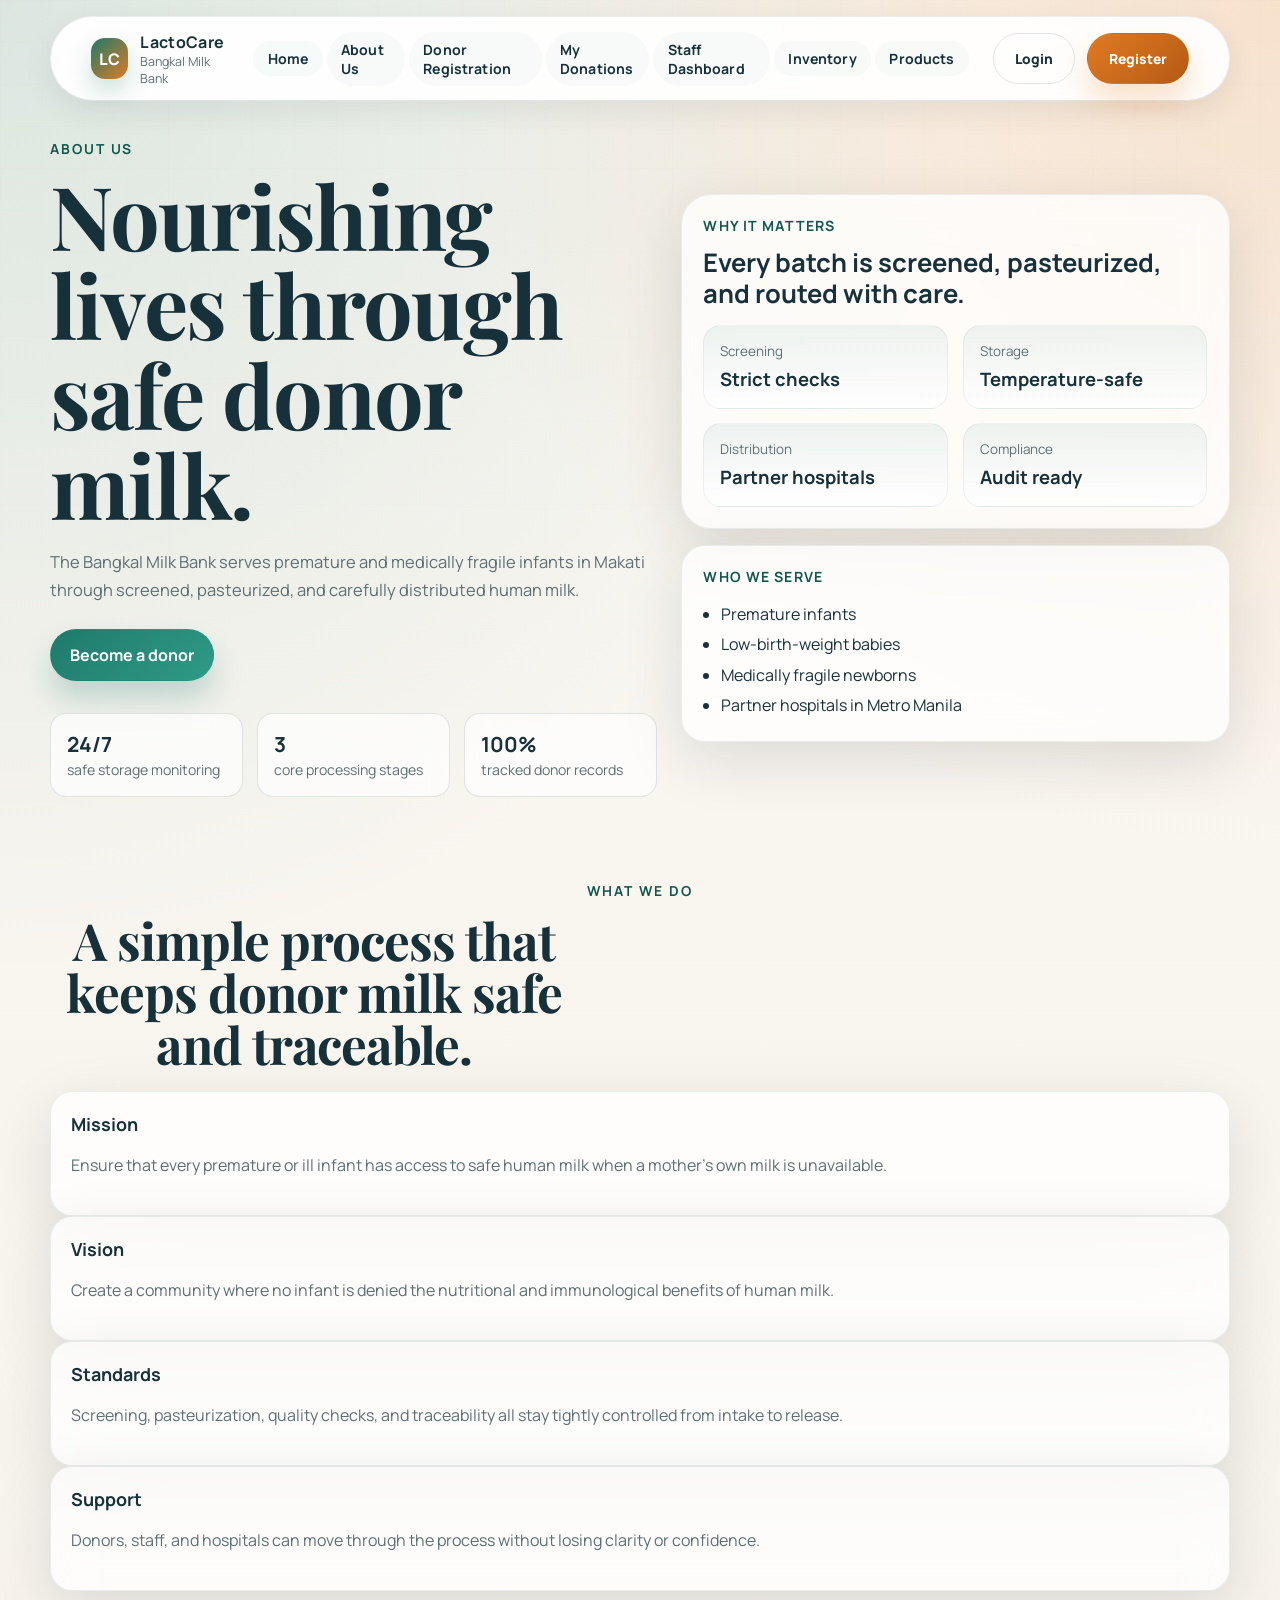
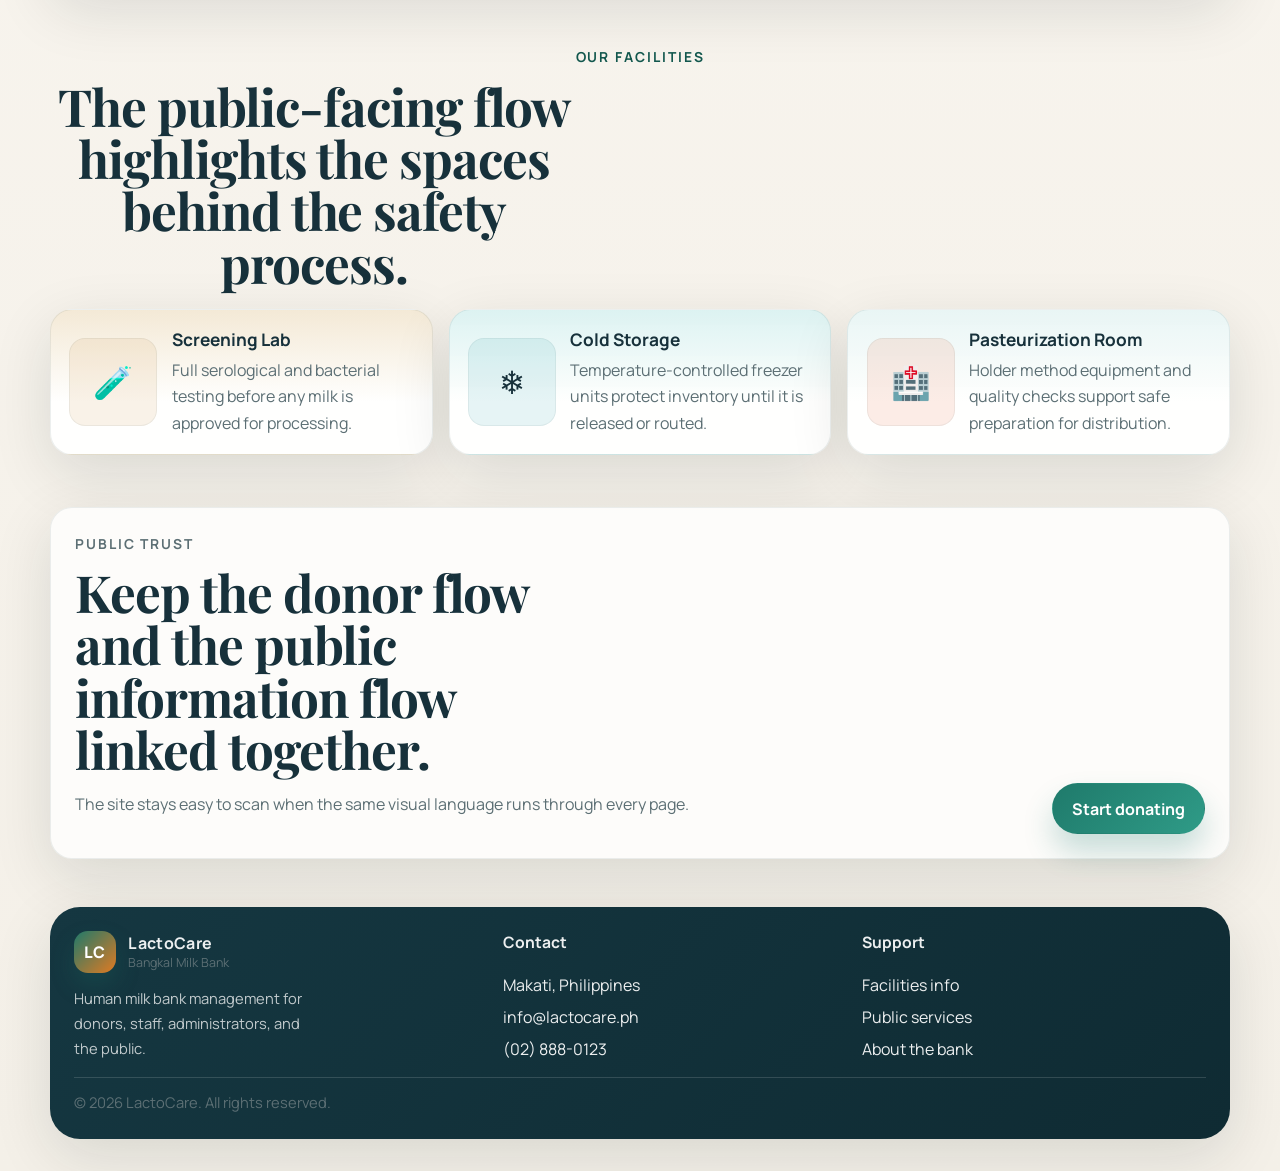
==== commit 7b6c4448: "Did todo.txt 1 & 2 front-end Modified dropdown burger menu, added dynamic parameters, added product " ====
--- a/about.html
+++ b/about.html
@@ -34,7 +34,6 @@
         <a href="index.html">Home</a>
         <a href="about.html">About Us</a>
         <a href="donor.html">Donor Registration</a>
-        <a href="consent.html">Consent Form</a>
         <a href="history.html">My Donations</a>
         <a href="staff.html">Staff Dashboard</a>
         <a href="inventory.html">Inventory</a>
@@ -188,3 +187,4 @@
   <script src="script.js"></script>
 </body>
 </html>
+
--- a/styles.css
+++ b/styles.css
@@ -13,6 +13,8 @@
   --accent-dark: #b55a14;
   --line: rgba(23, 49, 59, 0.12);
   --shadow: 0 18px 60px rgba(18, 30, 36, 0.12);
+  --shadow-sm: 0 4px 12px rgba(18, 30, 36, 0.08);
+  --shade: rgba(23, 49, 59, 0.03);
   --radius-xl: 30px;
   --radius-lg: 22px;
   --radius-md: 16px;
@@ -998,6 +1000,60 @@
   border-radius: var(--radius-xl);
 }
 
+.how-it-works {
+  padding: 2rem 0;
+}
+
+.section-heading {
+  text-align: center;
+  margin-bottom: 2rem;
+}
+
+.section-heading h2 {
+    font-size: clamp(2.2rem, 5vw, 3rem);
+}
+
+.how-it-works-grid {
+  display: grid;
+  grid-template-columns: repeat(auto-fit, minmax(240px, 1fr));
+  gap: 1.5rem;
+}
+
+.how-it-works-step {
+  text-align: center;
+  padding: 1.5rem;
+  border-radius: var(--radius-lg);
+  background: var(--surface);
+  border: 1px solid rgba(23, 49, 59, 0.08);
+  box-shadow: var(--shadow);
+}
+
+.how-it-works-icon {
+  display: inline-flex;
+  align-items: center;
+  justify-content: center;
+  width: 3.5rem;
+  height: 3.5rem;
+  border-radius: 50%;
+  background: linear-gradient(135deg, var(--primary), var(--accent));
+  color: white;
+  font-size: 1.5rem;
+  font-weight: 700;
+  margin-bottom: 1rem;
+}
+
+.how-it-works-step h3 {
+  margin: 0 0 0.5rem;
+  font-family: "Playfair Display", Georgia, serif;
+}
+
+.how-it-works-step p {
+  color: var(--muted);
+  line-height: 1.6;
+  font-size: 0.95rem;
+}
+
+
 .hero-card-main {
   padding: 1.35rem;
 }
@@ -1682,6 +1738,26 @@
 
 .donor-accept-row {
   margin-top: 0;
+  display: flex !important;
+  align-items: flex-start !important;
+  gap: 12px !important;
+  cursor: pointer;
+  padding: 0.5rem 0;
+}
+
+.donor-accept-row span {
+  font-weight: 700 !important;
+  color: var(--text) !important;
+  font-size: 0.95rem !important;
+  line-height: 1.4 !important;
+}
+
+.donor-accept-row input[type="checkbox"] {
+  width: 20px !important;
+  height: 20px !important;
+  margin: 0 !important;
+  flex-shrink: 0 !important;
+  accent-color: var(--primary);
 }
 
 .donor-form-grid {
@@ -2514,6 +2590,366 @@
   }
 }
 
+/* --- Desktop Navigation (Exposed Links) --- */
+@media (min-width: 860px) {
+  .nav-toggle {
+    display: none;
+  }
+
+  .site-header {
+    justify-content: space-between;
+    padding-inline: 2.5rem;
+    height: 85px;
+    background: rgba(255, 255, 255, 0.92);
+    backdrop-filter: blur(15px);
+    border-bottom: 1px solid var(--line);
+    gap: 1.5rem;
+  }
+
+  .site-nav {
+    order: 2;
+    position: static;
+    display: flex !important;
+    background: transparent !important;
+    border: none !important;
+    box-shadow: none !important;
+    flex-direction: row !important;
+    padding: 0 !important;
+    width: auto !important;
+    gap: 0.25rem !important;
+    opacity: 1 !important;
+    transform: none !important;
+    visibility: visible !important;
+    pointer-events: auto !important;
+    align-items: center;
+    margin-right: auto;
+  }
+
+  .site-nav a {
+    width: auto !important;
+    padding: 0.5rem 0.9rem !important;
+    border-radius: 100px !important;
+    font-size: 0.88rem !important;
+    font-weight: 700 !important;
+    color: var(--text) !important;
+    transition: all 0.2s ease;
+    letter-spacing: 0.01em;
+  }
+
+  .site-nav a:hover {
+    background: var(--shade) !important;
+    color: var(--primary) !important;
+    transform: translateY(-1px);
+  }
+
+  .nav-actions {
+    order: 3;
+    display: flex;
+    gap: 0.8rem;
+    align-items: center;
+    margin-left: 0;
+  }
+
+  .nav-actions .button {
+    padding: 0.65rem 1.3rem;
+    font-size: 0.86rem;
+    font-weight: 800;
+    border-radius: 100px;
+    white-space: nowrap;
+  }
+
+  .nav-login {
+    background: transparent;
+    border: 1px solid var(--line);
+  }
+
+  .nav-login:hover {
+    background: white;
+    border-color: var(--primary);
+  }
+}
+
+/* --- Professional Consent Form Layout --- */
+.consent-form-split {
+  display: grid;
+  grid-template-columns: 1.2fr 1fr;
+  gap: 2.5rem;
+  align-items: start;
+}
+
+.eula-container {
+  background: white;
+  border-radius: var(--radius-lg);
+  padding: 1.8rem;
+  border: 1px solid var(--line);
+  max-height: 480px;
+  overflow-y: auto;
+  box-shadow: inset 0 2px 10px rgba(0,0,0,0.02);
+  scrollbar-width: thin;
+  scrollbar-color: var(--primary) transparent;
+}
+
+.eula-container::-webkit-scrollbar {
+  width: 6px;
+}
+
+.eula-container::-webkit-scrollbar-thumb {
+  background: var(--line);
+  border-radius: 10px;
+}
+
+.eula-content {
+  font-size: 0.92rem;
+  line-height: 1.6;
+  color: var(--muted);
+}
+
+.eula-item {
+  margin-bottom: 1.5rem;
+  padding-bottom: 1.2rem;
+  border-bottom: 1px dashed var(--line);
+}
+
+.eula-item:last-child {
+  border-bottom: none;
+  margin-bottom: 0;
+  padding-bottom: 0;
+}
+
+.eula-content h4 {
+  color: var(--primary-dark);
+  margin: 0 0 0.5rem;
+  font-family: "Playfair Display", serif;
+  font-size: 1.1rem;
+  display: flex;
+  align-items: center;
+  gap: 0.6rem;
+}
+
+.eula-content h4::before {
+  content: '';
+  width: 3px;
+  height: 1.1em;
+  background: var(--primary);
+  border-radius: 4px;
+}
+
+.eula-content p {
+  margin: 0;
+}
+
+.donor-confirm-grid {
+  background: white;
+  padding: 2rem;
+  border-radius: var(--radius-xl);
+  border: 1px solid var(--line);
+  box-shadow: 0 15px 45px rgba(18, 87, 77, 0.08);
+  position: sticky;
+  top: 1rem;
+}
+
+@media (max-width: 900px) {
+  .consent-form-split {
+    grid-template-columns: 1fr;
+    gap: 2rem;
+  }
+}
+
+/* --- Product Carousel --- */
+  border-radius: var(--radius-md);
+  border: 1px solid rgba(18, 87, 77, 0.08);
+}
+
+/* --- Navigation & Button Scaling Fix --- */
+@media (min-width: 860px) {
+  .nav-actions .button {
+    padding: 0.75rem 1.6rem;
+    font-size: 0.9rem;
+    font-weight: 700;
+    border-radius: 12px;
+    white-space: nowrap;
+    min-width: 110px;
+    text-align: center;
+    box-shadow: 0 4px 12px rgba(18, 30, 36, 0.05);
+    transition: all 0.3s cubic-bezier(0.4, 0, 0.2, 1);
+    border: 1.5px solid transparent;
+  }
+
+  .nav-login {
+    background: white !important;
+    border-color: var(--line) !important;
+    color: var(--text) !important;
+  }
+
+  .nav-login:hover {
+    border-color: var(--primary) !important;
+    color: var(--primary) !important;
+    background: white !important;
+  }
+
+  .button-accent {
+    background: var(--primary) !important;
+    color: white !important;
+    border-color: var(--primary) !important;
+  }
+
+  .button-accent:hover {
+    background: var(--primary-dark) !important;
+    border-color: var(--primary-dark) !important;
+  }
+}
+.product-carousel-section {
+  padding-block: 3.5rem;
+  overflow: hidden;
+  background: var(--shade);
+}
+
+.product-carousel-section .section-heading h2 {
+  font-size: 1.6rem;
+}
+
+.product-carousel {
+  position: relative;
+  max-width: 1200px;
+  margin: 1.5rem auto 0;
+  padding: 0 4rem;
+}
+
+.product-carousel-inner {
+  display: flex;
+  gap: 1.5rem;
+  transition: transform 0.6s cubic-bezier(0.23, 1, 0.32, 1);
+  padding-block: 2rem;
+}
+
+.product-carousel-inner .product-card {
+  flex: 0 0 250px;
+  background: var(--surface);
+  border-radius: var(--radius-xl);
+  padding: 1.25rem;
+  border: 1px solid var(--line);
+  box-shadow: 0 10px 30px -10px rgba(0,0,0,0.05);
+  transition: all 0.5s ease;
+  filter: blur(4px);
+  opacity: 0.6;
+  transform: scale(0.85);
+  user-select: none;
+}
+
+.product-carousel-inner .product-card.active {
+  filter: blur(0);
+  opacity: 1;
+  transform: scale(1.08);
+  box-shadow: 0 20px 50px -15px rgba(31, 122, 107, 0.15);
+  z-index: 2;
+  border-color: rgba(31, 122, 107, 0.2);
+}
+
+.product-image-frame {
+  aspect-ratio: 1.1;
+  background: var(--shade);
+  border-radius: var(--radius-lg);
+  display: flex;
+  align-items: center;
+  justify-content: center;
+  margin-bottom: 1rem;
+  font-size: 2.8rem;
+  transition: transform 0.5s ease;
+}
+
+.product-card.active .product-image-frame {
+  transform: translateY(-10px);
+}
+
+.product-card-body {
+  display: flex;
+  justify-content: space-between;
+  align-items: flex-end;
+}
+
+.product-info h3 {
+  font-size: 1rem;
+  margin: 0 0 0.15rem;
+}
+
+.product-price {
+  font-weight: 700;
+  color: var(--primary);
+  font-size: 1.1rem;
+}
+
+.product-like-button {
+  background: none;
+  border: none;
+  color: var(--muted);
+  cursor: pointer;
+  padding: 0.5rem;
+  transition: all 0.3s ease;
+}
+
+.product-like-button:hover {
+  color: #ff4b2b;
+  transform: scale(1.1);
+}
+
+.side-arrow {
+  position: absolute;
+  top: 50%;
+  transform: translateY(-50%);
+  width: 50px;
+  height: 50px;
+  border-radius: 50%;
+  background: var(--surface);
+  border: 1px solid var(--line);
+  color: var(--primary);
+  font-size: 1.5rem;
+  display: flex;
+  align-items: center;
+  justify-content: center;
+  cursor: pointer;
+  z-index: 10;
+  box-shadow: var(--shadow-sm);
+  transition: all 0.3s ease;
+}
+
+.side-arrow:hover {
+  background: var(--primary);
+  color: white;
+  box-shadow: 0 10px 20px rgba(31, 122, 107, 0.2);
+}
+
+.side-arrow.prev { left: 1rem; }
+.side-arrow.next { right: 1rem; }
+
+/* --- Interactive Hero & Visuals --- */
+.hero-card {
+  transition: transform 0.4s cubic-bezier(0.175, 0.885, 0.32, 1.275), box-shadow 0.4s ease;
+}
+
+.hero-card:hover {
+  transform: translateY(-8px) scale(1.02);
+  box-shadow: 0 30px 60px -12px rgba(23, 49, 59, 0.12), 0 18px 36px -18px rgba(0, 0, 0, 0.15);
+}
+
+.orange-highlight {
+  position: relative;
+  font-style: normal;
+  color: var(--accent-dark);
+}
+
+.orange-highlight::after {
+  content: '';
+  position: absolute;
+  bottom: 0.1em;
+  left: -0.1em;
+  width: 110%;
+  height: 0.3em;
+  background: #feb47b;
+  opacity: 0.3;
+  z-index: -1;
+  border-radius: 100px;
+}
+
 @media (prefers-reduced-motion: reduce) {
   html {
     scroll-behavior: auto;
